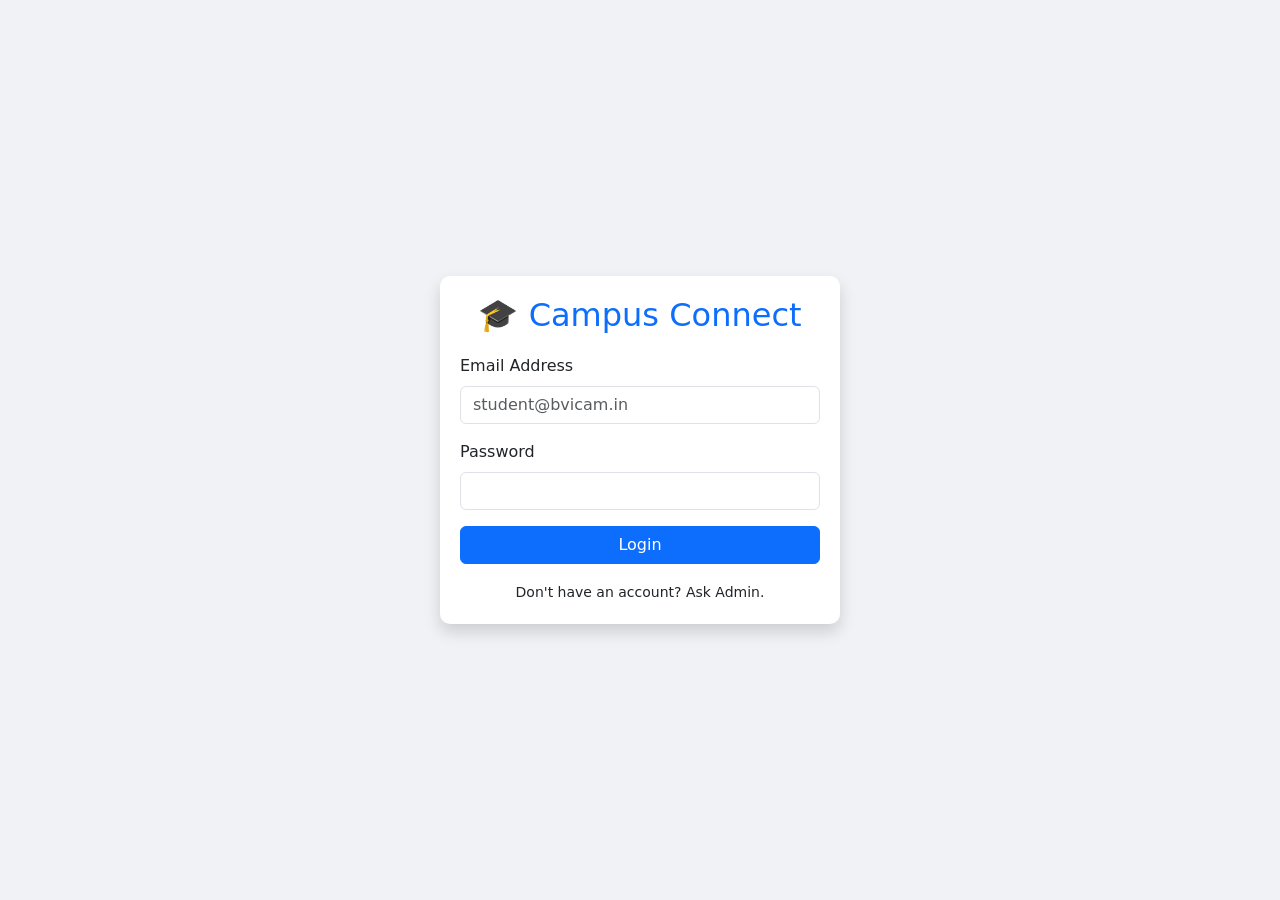
==== src/main/resources/static/index.html @ 4975a671 "Initial commit" ====
<!DOCTYPE html>
<html lang="en">
<head>
    <meta charset="UTF-8">
    <meta name="viewport" content="width=device-width, initial-scale=1.0">
    <title>Campus Connect Login</title>
    <link href="https://cdn.jsdelivr.net/npm/bootstrap@5.3.0/dist/css/bootstrap.min.css" rel="stylesheet">
    <style>
        body { background: #f0f2f5; display: flex; align-items: center; height: 100vh; }
        .login-card { max-width: 400px; width: 100%; margin: auto; padding: 20px; border-radius: 10px; background: white; shadow: 0 4px 8px rgba(0,0,0,0.1); }
        .brand-header { text-align: center; color: #0d6efd; margin-bottom: 20px; }
    </style>
</head>
<body>

    <div class="container">
        <div class="login-card shadow">
            <h2 class="brand-header">🎓 Campus Connect</h2>
            
            <div id="alertBox" class="alert alert-danger d-none"></div>

            <form id="loginForm">
                <div class="mb-3">
                    <label class="form-label">Email Address</label>
                    <input type="email" id="email" class="form-control" placeholder="student@bvicam.in" required>
                </div>
                <div class="mb-3">
                    <label class="form-label">Password</label>
                    <input type="password" id="password" class="form-control" required>
                </div>
                <button type="submit" class="btn btn-primary w-100">Login</button>
            </form>
            
            <div class="text-center mt-3">
                <small>Don't have an account? Ask Admin.</small>
            </div>
        </div>
    </div>

    <script src="app.js"></script>
</body>
</html>
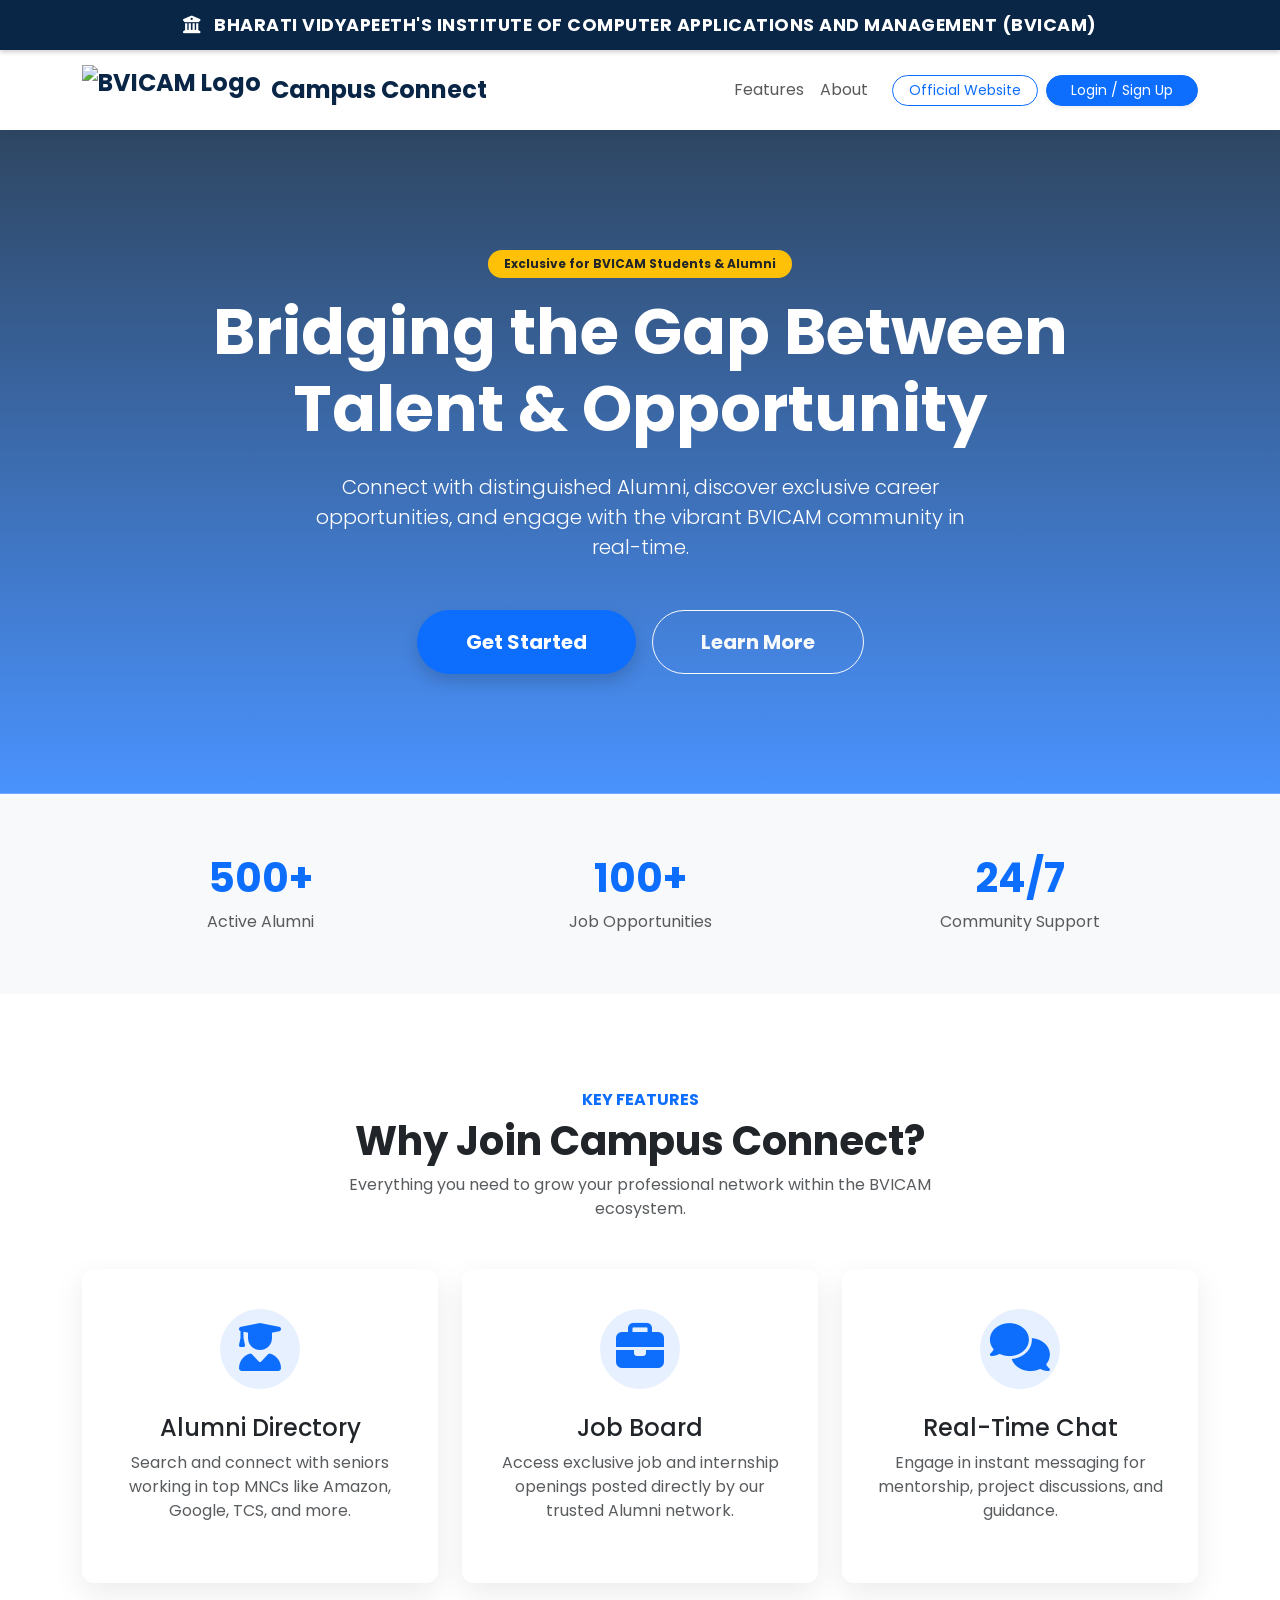
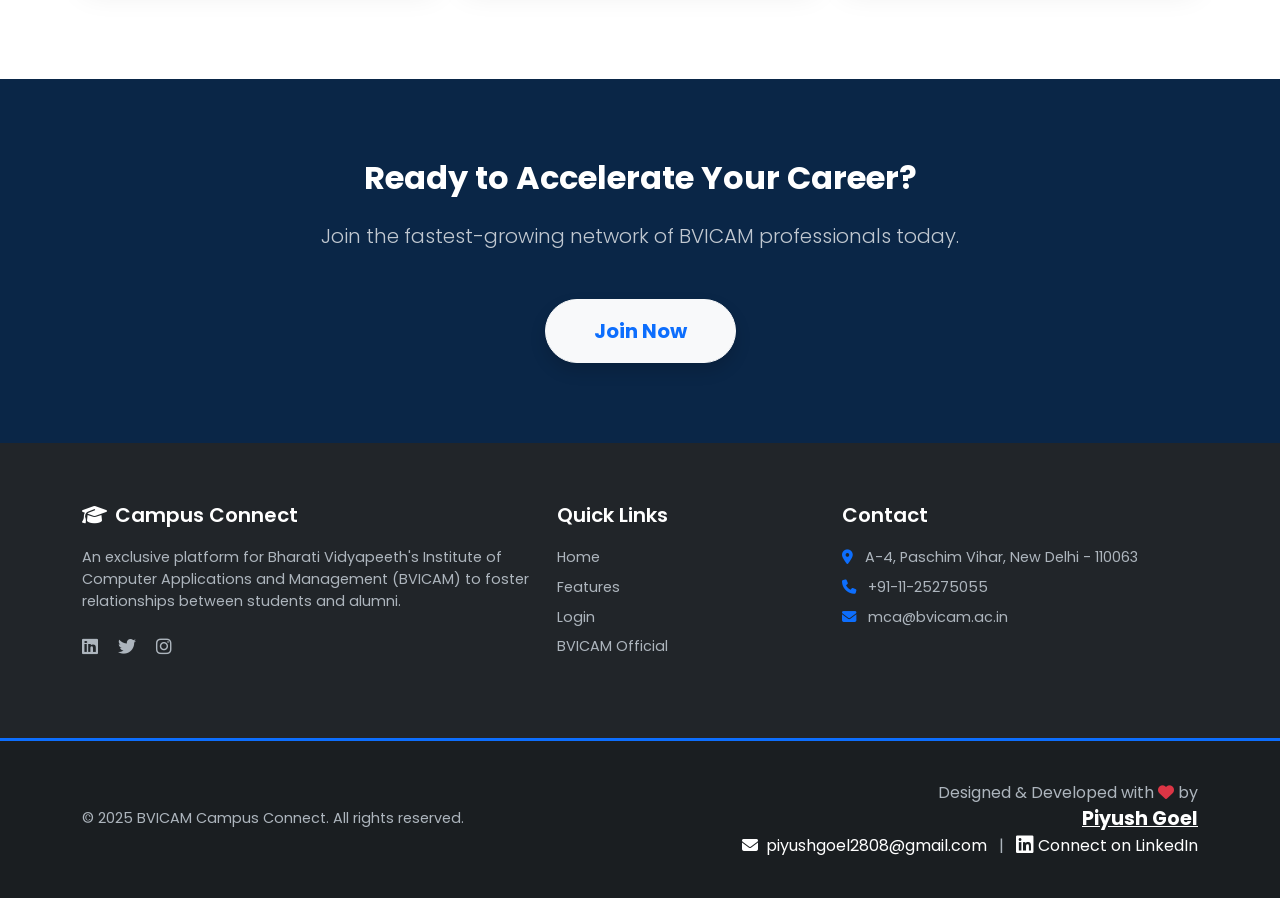
==== commit c626ede5: "added main page , feedback update" ====
--- a/src/main/resources/static/index.html
+++ b/src/main/resources/static/index.html
@@ -3,40 +3,329 @@
 <head>
     <meta charset="UTF-8">
     <meta name="viewport" content="width=device-width, initial-scale=1.0">
-    <title>Campus Connect Login</title>
+    <title>Campus Connect | BVICAM</title>
     <link href="https://cdn.jsdelivr.net/npm/bootstrap@5.3.0/dist/css/bootstrap.min.css" rel="stylesheet">
+    <link href="https://cdnjs.cloudflare.com/ajax/libs/font-awesome/6.4.0/css/all.min.css" rel="stylesheet">
+    <link href="https://fonts.googleapis.com/css2?family=Poppins:wght@300;400;600;700&display=swap" rel="stylesheet">
+    
     <style>
-        body { background: #f0f2f5; display: flex; align-items: center; height: 100vh; }
-        .login-card { max-width: 400px; width: 100%; margin: auto; padding: 20px; border-radius: 10px; background: white; shadow: 0 4px 8px rgba(0,0,0,0.1); }
-        .brand-header { text-align: center; color: #0d6efd; margin-bottom: 20px; }
+        :root {
+            --primary-color: #0d6efd;
+            --secondary-color: #0a2647;
+            --accent-color: #ffc107;
+        }
+
+        body { 
+            font-family: 'Poppins', sans-serif; 
+            overflow-x: hidden;
+            scroll-behavior: smooth; /* Smooth scrolling for the About link */
+        }
+        
+        /* Top Bar for College Name */
+        .top-bar {
+            background-color: var(--secondary-color);
+            color: white;
+            font-size: 1.1rem; /* Increased size */
+            font-weight: 700;  /* Bold */
+            padding: 12px 0;   /* More breathing room */
+            letter-spacing: 0.5px;
+            text-transform: uppercase;
+            box-shadow: 0 2px 5px rgba(0,0,0,0.2);
+            z-index: 1031;
+            position: relative;
+        }
+
+        /* Navbar */
+        .navbar {
+            box-shadow: 0 2px 15px rgba(0,0,0,0.05);
+            padding: 10px 0;
+        }
+        .navbar-brand {
+            font-weight: 700;
+            color: var(--secondary-color) !important;
+            font-size: 1.5rem;
+            display: flex;
+            align-items: center;
+        }
+        /* Logo styling */
+        .navbar-brand img {
+            height: 50px; /* Adjust logo size */
+            margin-right: 10px;
+        }
+
+        /* Hero Section */
+        .hero-section {
+            background: linear-gradient(rgba(10, 38, 71, 0.85), rgba(13, 110, 253, 0.75)), url('https://images.unsplash.com/photo-1523050854058-8df90110c9f1?ixlib=rb-1.2.1&auto=format&fit=crop&w=1350&q=80');
+            background-size: cover;
+            background-position: center;
+            color: white;
+            padding: 120px 0;
+            position: relative;
+        }
+        .hero-content {
+            z-index: 2;
+            position: relative;
+        }
+
+        /* Stats Section */
+        .stats-section {
+            background-color: #f8f9fa;
+            padding: 60px 0;
+        }
+        .stat-card h3 {
+            color: var(--primary-color);
+            font-weight: 700;
+            font-size: 2.5rem;
+        }
+
+        /* Feature Cards */
+        .feature-card {
+            border: none;
+            transition: all 0.3s ease;
+            background: #fff;
+            box-shadow: 0 10px 30px rgba(0,0,0,0.08);
+            border-radius: 12px;
+            padding: 40px 30px;
+            height: 100%;
+            border-bottom: 4px solid transparent;
+        }
+        .feature-card:hover { 
+            transform: translateY(-10px); 
+            border-bottom: 4px solid var(--primary-color);
+        }
+        .feature-icon { 
+            font-size: 3rem; 
+            color: var(--primary-color); 
+            margin-bottom: 25px; 
+            background: rgba(13, 110, 253, 0.1);
+            width: 80px;
+            height: 80px;
+            line-height: 80px;
+            border-radius: 50%;
+            display: inline-block;
+        }
+
+        /* Call to Action */
+        .cta-section {
+            background: var(--secondary-color);
+            color: white;
+            padding: 80px 0;
+        }
+
+        /* Footer */
+        footer { 
+            background: #212529; 
+            color: #adb5bd; 
+            padding-top: 60px; 
+            font-size: 0.9rem;
+        }
+        footer h5 {
+            color: white;
+            font-weight: 600;
+            margin-bottom: 20px;
+        }
+        footer a { 
+            color: #adb5bd; 
+            text-decoration: none; 
+            transition: 0.3s;
+        }
+        footer a:hover { 
+            color: white; 
+            padding-left: 5px;
+        }
+        .developer-tag {
+            background: #1a1e21;
+            padding: 40px 0;
+            margin-top: 40px;
+            border-top: 3px solid var(--primary-color); /* Highlight the dev section */
+        }
     </style>
 </head>
 <body>
 
-    <div class="container">
-        <div class="login-card shadow">
-            <h2 class="brand-header">🎓 Campus Connect</h2>
+    <div class="top-bar">
+        <div class="container text-center text-md-start">
+            <div class="row align-items-center">
+                <div class="col-md-12 text-center">
+                    <i class="fas fa-university me-2"></i> Bharati Vidyapeeth's Institute of Computer Applications and Management (BVICAM)
+                </div>
+            </div>
+        </div>
+    </div>
+
+    <nav class="navbar navbar-expand-lg navbar-light bg-white sticky-top">
+        <div class="container">
+            <a class="navbar-brand" href="#">
+                <img src="https://bvicam.in/Content/ForntEnd/images/logo.png" alt="BVICAM Logo">
+                Campus Connect
+            </a>
+            <button class="navbar-toggler" type="button" data-bs-toggle="collapse" data-bs-target="#navbarNav">
+                <span class="navbar-toggler-icon"></span>
+            </button>
+            <div class="collapse navbar-collapse" id="navbarNav">
+                <ul class="navbar-nav ms-auto align-items-center">
+                    <li class="nav-item">
+                        <a class="nav-link" href="#features">Features</a>
+                    </li>
+                    <li class="nav-item">
+                        <a class="nav-link" href="#about">About</a>
+                    </li>
+                    <li class="nav-item ms-lg-3">
+                        <a href="https://bvicam.in" target="_blank" class="btn btn-outline-primary btn-sm rounded-pill px-3">Official Website</a>
+                    </li>
+                    <li class="nav-item ms-2">
+                        <a href="login.html" class="btn btn-primary btn-sm rounded-pill px-4 shadow-sm">Login / Sign Up</a>
+                    </li>
+                </ul>
+            </div>
+        </div>
+    </nav>
+
+    <section class="hero-section text-center d-flex align-items-center">
+        <div class="container hero-content">
+            <span class="badge bg-warning text-dark mb-3 px-3 py-2 rounded-pill">Exclusive for BVICAM Students & Alumni</span>
+            <h1 class="display-3 fw-bold mb-4">Bridging the Gap Between<br>Talent & Opportunity</h1>
+            <p class="lead mb-5 opacity-90 mx-auto" style="max-width: 700px;">
+                Connect with distinguished Alumni, discover exclusive career opportunities, and engage with the vibrant BVICAM community in real-time.
+            </p>
+            <div class="d-flex justify-content-center gap-3">
+                <a href="login.html" class="btn btn-primary btn-lg px-5 py-3 fw-bold rounded-pill shadow hover-effect">Get Started</a>
+                <a href="#features" class="btn btn-outline-light btn-lg px-5 py-3 fw-bold rounded-pill">Learn More</a>
+            </div>
+        </div>
+    </section>
+
+    <section class="stats-section">
+        <div class="container">
+            <div class="row text-center g-4">
+                <div class="col-md-4">
+                    <div class="stat-card">
+                        <h3>500+</h3>
+                        <p class="text-muted mb-0">Active Alumni</p>
+                    </div>
+                </div>
+                <div class="col-md-4">
+                    <div class="stat-card">
+                        <h3>100+</h3>
+                        <p class="text-muted mb-0">Job Opportunities</p>
+                    </div>
+                </div>
+                <div class="col-md-4">
+                    <div class="stat-card">
+                        <h3>24/7</h3>
+                        <p class="text-muted mb-0">Community Support</p>
+                    </div>
+                </div>
+            </div>
+        </div>
+    </section>
+
+    <section id="features" class="py-5">
+        <div class="container py-5">
+            <div class="text-center mb-5">
+                <h6 class="text-primary fw-bold text-uppercase ls-2">Key Features</h6>
+                <h2 class="fw-bold display-6">Why Join Campus Connect?</h2>
+                <p class="text-muted mx-auto" style="max-width: 600px;">Everything you need to grow your professional network within the BVICAM ecosystem.</p>
+            </div>
             
-            <div id="alertBox" class="alert alert-danger d-none"></div>
-
-            <form id="loginForm">
-                <div class="mb-3">
-                    <label class="form-label">Email Address</label>
-                    <input type="email" id="email" class="form-control" placeholder="student@bvicam.in" required>
-                </div>
-                <div class="mb-3">
-                    <label class="form-label">Password</label>
-                    <input type="password" id="password" class="form-control" required>
-                </div>
-                <button type="submit" class="btn btn-primary w-100">Login</button>
-            </form>
-            
-            <div class="text-center mt-3">
-                <small>Don't have an account? Ask Admin.</small>
-            </div>
-        </div>
-    </div>
-
-    <script src="app.js"></script>
+            <div class="row g-4">
+                <div class="col-md-4">
+                    <div class="feature-card text-center">
+                        <div class="feature-icon">
+                            <i class="fas fa-user-graduate"></i>
+                        </div>
+                        <h4>Alumni Directory</h4>
+                        <p class="text-muted">Search and connect with seniors working in top MNCs like Amazon, Google, TCS, and more.</p>
+                    </div>
+                </div>
+                <div class="col-md-4">
+                    <div class="feature-card text-center">
+                        <div class="feature-icon">
+                            <i class="fas fa-briefcase"></i>
+                        </div>
+                        <h4>Job Board</h4>
+                        <p class="text-muted">Access exclusive job and internship openings posted directly by our trusted Alumni network.</p>
+                    </div>
+                </div>
+                <div class="col-md-4">
+                    <div class="feature-card text-center">
+                        <div class="feature-icon">
+                            <i class="fas fa-comments"></i>
+                        </div>
+                        <h4>Real-Time Chat</h4>
+                        <p class="text-muted">Engage in instant messaging for mentorship, project discussions, and guidance.</p>
+                    </div>
+                </div>
+            </div>
+        </div>
+    </section>
+
+    <section class="cta-section text-center">
+        <div class="container">
+            <h2 class="mb-4 fw-bold">Ready to Accelerate Your Career?</h2>
+            <p class="mb-5 lead opacity-75">Join the fastest-growing network of BVICAM professionals today.</p>
+            <a href="login.html" class="btn btn-light text-primary btn-lg px-5 py-3 rounded-pill fw-bold shadow">Join Now</a>
+        </div>
+    </section>
+
+    <footer>
+        <div class="container">
+            <div class="row g-4">
+                <div class="col-lg-5 col-md-12 mb-4">
+                    <h5 class="text-white"><i class="fas fa-graduation-cap me-2"></i>Campus Connect</h5>
+                    <p>An exclusive platform for Bharati Vidyapeeth's Institute of Computer Applications and Management (BVICAM) to foster relationships between students and alumni.</p>
+                    <div class="mt-4">
+                        <a href="#" class="me-3"><i class="fab fa-linkedin fa-lg"></i></a>
+                        <a href="#" class="me-3"><i class="fab fa-twitter fa-lg"></i></a>
+                        <a href="#" class="me-3"><i class="fab fa-instagram fa-lg"></i></a>
+                    </div>
+                </div>
+                
+                <div class="col-lg-3 col-md-6 mb-4">
+                    <h5>Quick Links</h5>
+                    <ul class="list-unstyled">
+                        <li class="mb-2"><a href="#">Home</a></li>
+                        <li class="mb-2"><a href="#features">Features</a></li>
+                        <li class="mb-2"><a href="login.html">Login</a></li>
+                        <li class="mb-2"><a href="https://bvicam.in">BVICAM Official</a></li>
+                    </ul>
+                </div>
+
+                <div class="col-lg-4 col-md-6 mb-4">
+                    <h5>Contact</h5>
+                    <ul class="list-unstyled">
+                        <li class="mb-2"><i class="fas fa-map-marker-alt me-2 text-primary"></i> A-4, Paschim Vihar, New Delhi - 110063</li>
+                        <li class="mb-2"><i class="fas fa-phone me-2 text-primary"></i> +91-11-25275055</li>
+                        <li class="mb-2"><i class="fas fa-envelope me-2 text-primary"></i> mca@bvicam.ac.in</li>
+                    </ul>
+                </div>
+            </div>
+        </div>
+
+        <div class="developer-tag text-center" id="about">
+            <div class="container">
+                <div class="row align-items-center">
+                    <div class="col-md-6 text-md-start mb-2 mb-md-0">
+                        &copy; 2025 BVICAM Campus Connect. All rights reserved.
+                    </div>
+                    <div class="col-md-6 text-md-end">
+                        <small style="font-size: 1rem;">
+                            Designed & Developed with <i class="fas fa-heart text-danger"></i> by 
+                            <br>
+                            <span class="text-white fw-bold" style="font-size: 1.2rem; text-decoration: underline;">Piyush Goel</span>
+                            <br>
+                            <a href="mailto:piyushgoel2808@gmail.com" class="text-white"><i class="fas fa-envelope me-1"></i> piyushgoel2808@gmail.com</a>
+                            <span class="mx-2">|</span>
+                            <a href="https://www.linkedin.com/in/piyush-goel-26548b142" target="_blank" class="text-white">
+                                <i class="fab fa-linkedin fa-lg"></i> Connect on LinkedIn
+                            </a>
+                        </small>
+                    </div>
+                </div>
+            </div>
+        </div>
+    </footer>
+
+    <script src="https://cdn.jsdelivr.net/npm/bootstrap@5.3.0/dist/js/bootstrap.bundle.min.js"></script>
 </body>
 </html>
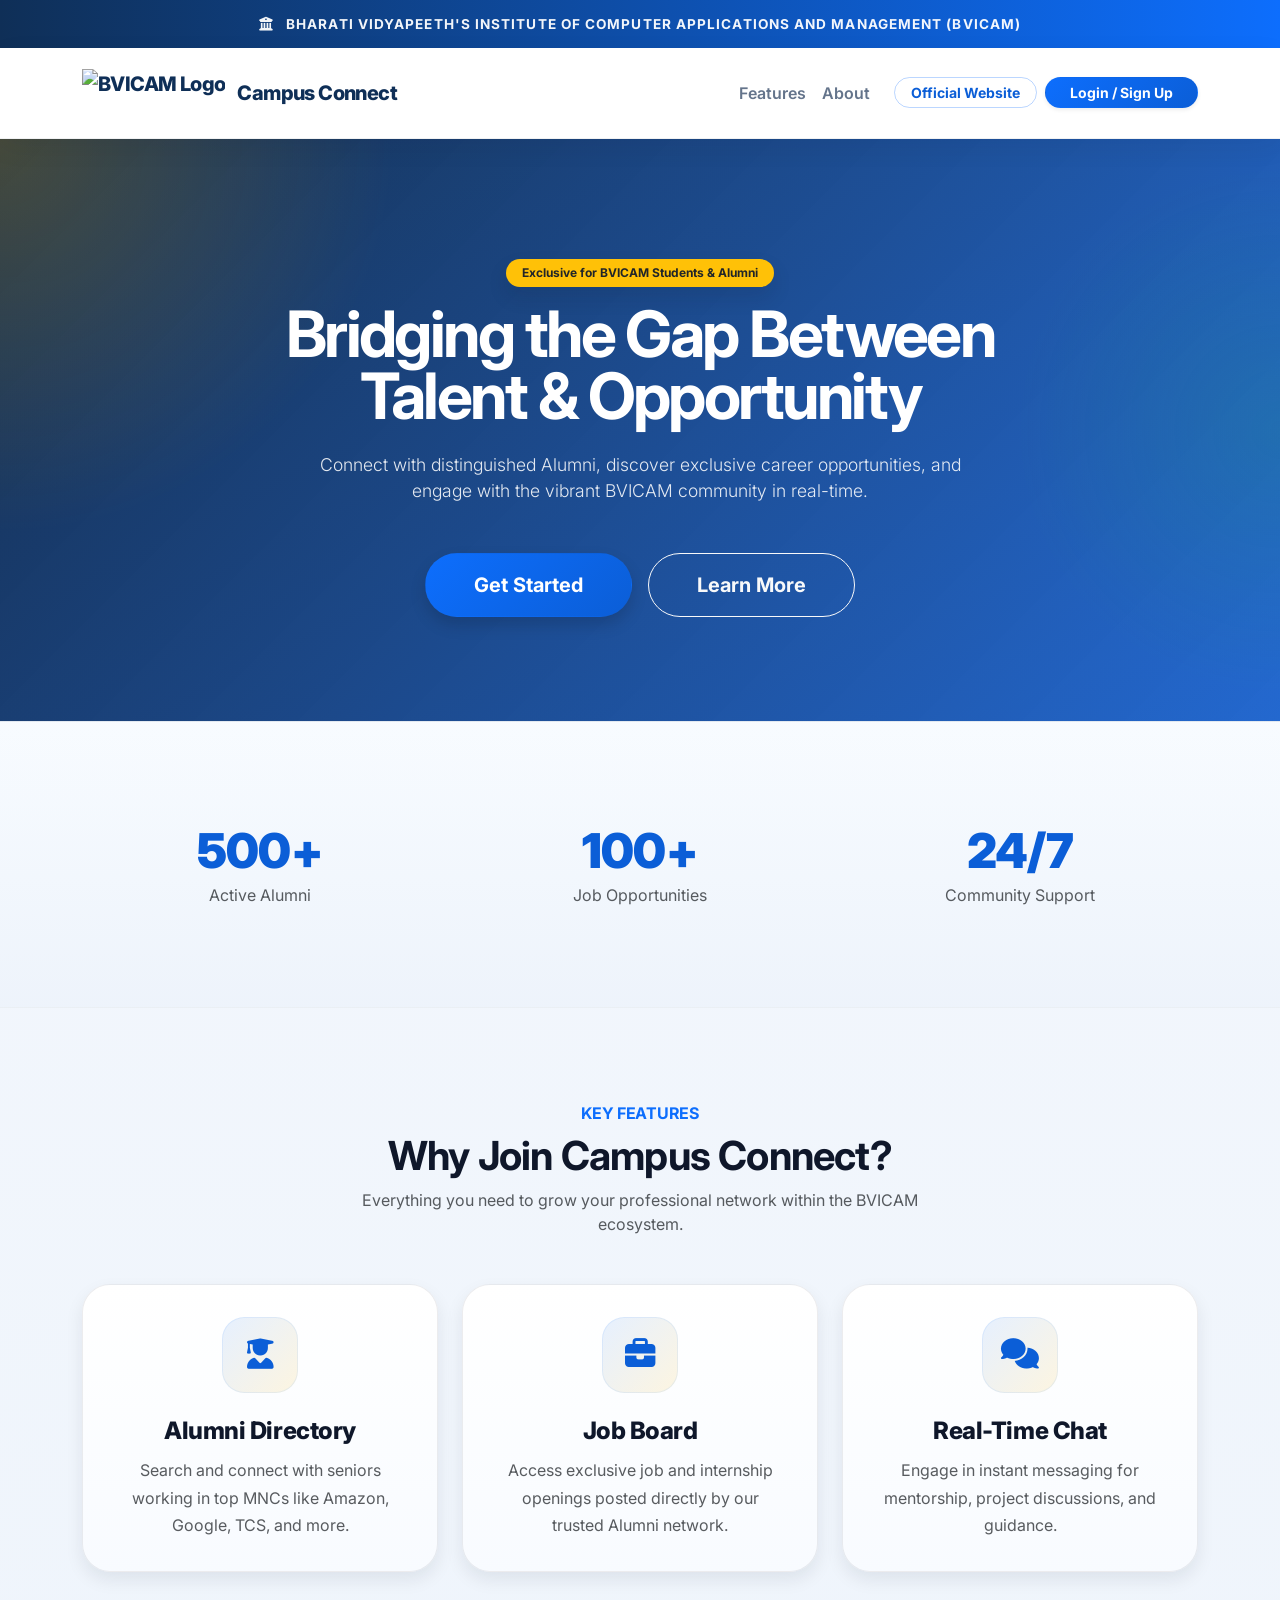
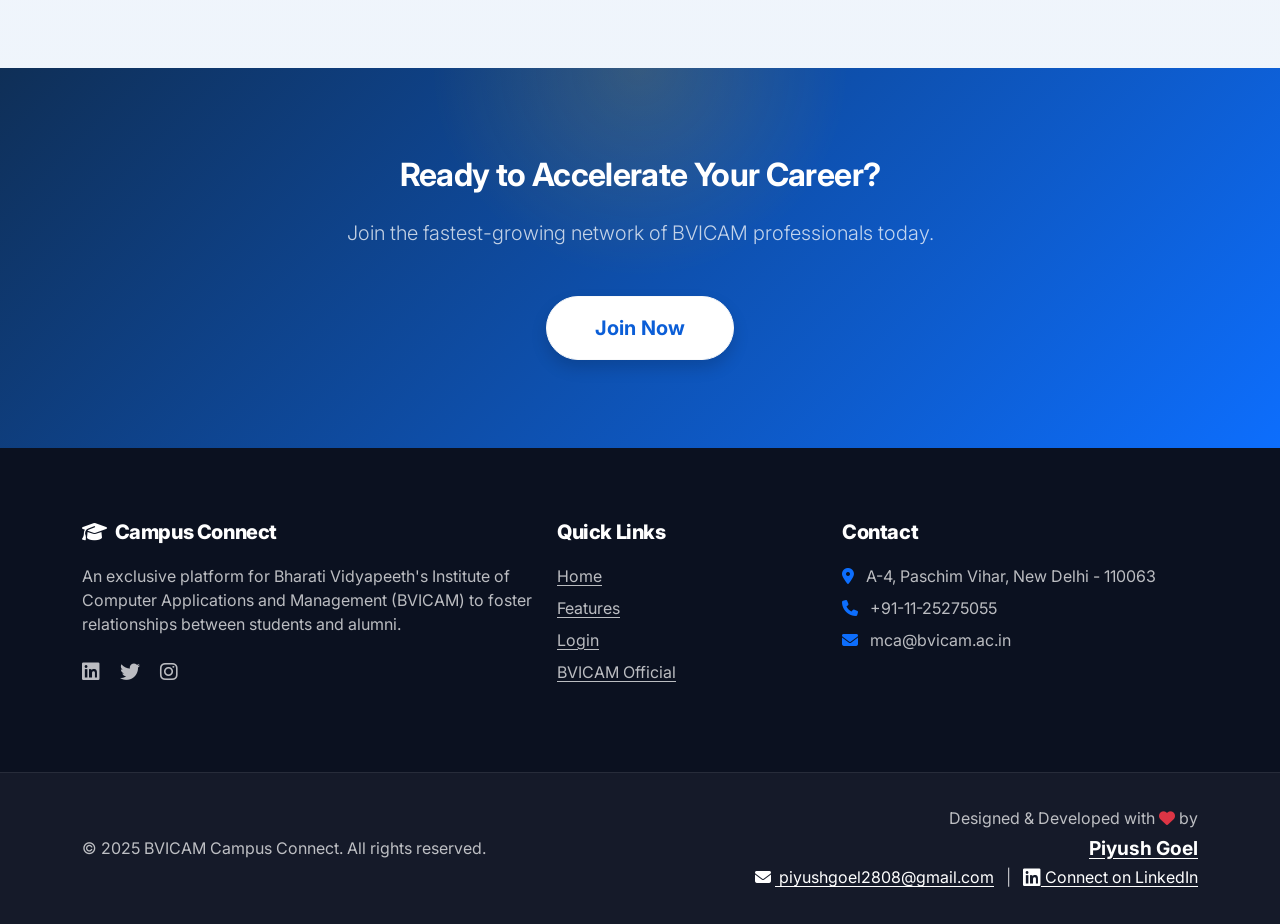
==== commit 654f5cef: "feat: redesign public pages and dashboard shell" ====
--- a/src/main/resources/static/index.html
+++ b/src/main/resources/static/index.html
@@ -6,142 +6,11 @@
     <title>Campus Connect | BVICAM</title>
     <link href="https://cdn.jsdelivr.net/npm/bootstrap@5.3.0/dist/css/bootstrap.min.css" rel="stylesheet">
     <link href="https://cdnjs.cloudflare.com/ajax/libs/font-awesome/6.4.0/css/all.min.css" rel="stylesheet">
-    <link href="https://fonts.googleapis.com/css2?family=Poppins:wght@300;400;600;700&display=swap" rel="stylesheet">
-    
-    <style>
-        :root {
-            --primary-color: #0d6efd;
-            --secondary-color: #0a2647;
-            --accent-color: #ffc107;
-        }
-
-        body { 
-            font-family: 'Poppins', sans-serif; 
-            overflow-x: hidden;
-            scroll-behavior: smooth; /* Smooth scrolling for the About link */
-        }
-        
-        /* Top Bar for College Name */
-        .top-bar {
-            background-color: var(--secondary-color);
-            color: white;
-            font-size: 1.1rem; /* Increased size */
-            font-weight: 700;  /* Bold */
-            padding: 12px 0;   /* More breathing room */
-            letter-spacing: 0.5px;
-            text-transform: uppercase;
-            box-shadow: 0 2px 5px rgba(0,0,0,0.2);
-            z-index: 1031;
-            position: relative;
-        }
-
-        /* Navbar */
-        .navbar {
-            box-shadow: 0 2px 15px rgba(0,0,0,0.05);
-            padding: 10px 0;
-        }
-        .navbar-brand {
-            font-weight: 700;
-            color: var(--secondary-color) !important;
-            font-size: 1.5rem;
-            display: flex;
-            align-items: center;
-        }
-        /* Logo styling */
-        .navbar-brand img {
-            height: 50px; /* Adjust logo size */
-            margin-right: 10px;
-        }
-
-        /* Hero Section */
-        .hero-section {
-            background: linear-gradient(rgba(10, 38, 71, 0.85), rgba(13, 110, 253, 0.75)), url('https://images.unsplash.com/photo-1523050854058-8df90110c9f1?ixlib=rb-1.2.1&auto=format&fit=crop&w=1350&q=80');
-            background-size: cover;
-            background-position: center;
-            color: white;
-            padding: 120px 0;
-            position: relative;
-        }
-        .hero-content {
-            z-index: 2;
-            position: relative;
-        }
-
-        /* Stats Section */
-        .stats-section {
-            background-color: #f8f9fa;
-            padding: 60px 0;
-        }
-        .stat-card h3 {
-            color: var(--primary-color);
-            font-weight: 700;
-            font-size: 2.5rem;
-        }
-
-        /* Feature Cards */
-        .feature-card {
-            border: none;
-            transition: all 0.3s ease;
-            background: #fff;
-            box-shadow: 0 10px 30px rgba(0,0,0,0.08);
-            border-radius: 12px;
-            padding: 40px 30px;
-            height: 100%;
-            border-bottom: 4px solid transparent;
-        }
-        .feature-card:hover { 
-            transform: translateY(-10px); 
-            border-bottom: 4px solid var(--primary-color);
-        }
-        .feature-icon { 
-            font-size: 3rem; 
-            color: var(--primary-color); 
-            margin-bottom: 25px; 
-            background: rgba(13, 110, 253, 0.1);
-            width: 80px;
-            height: 80px;
-            line-height: 80px;
-            border-radius: 50%;
-            display: inline-block;
-        }
-
-        /* Call to Action */
-        .cta-section {
-            background: var(--secondary-color);
-            color: white;
-            padding: 80px 0;
-        }
-
-        /* Footer */
-        footer { 
-            background: #212529; 
-            color: #adb5bd; 
-            padding-top: 60px; 
-            font-size: 0.9rem;
-        }
-        footer h5 {
-            color: white;
-            font-weight: 600;
-            margin-bottom: 20px;
-        }
-        footer a { 
-            color: #adb5bd; 
-            text-decoration: none; 
-            transition: 0.3s;
-        }
-        footer a:hover { 
-            color: white; 
-            padding-left: 5px;
-        }
-        .developer-tag {
-            background: #1a1e21;
-            padding: 40px 0;
-            margin-top: 40px;
-            border-top: 3px solid var(--primary-color); /* Highlight the dev section */
-        }
-    </style>
+    <link href="https://fonts.googleapis.com/css2?family=Inter:wght@400;500;600;700;800;900&family=Poppins:wght@300;400;600;700;800&display=swap" rel="stylesheet">
+    <link href="css/tokens.css" rel="stylesheet">
+    <link href="css/landing.css" rel="stylesheet">
 </head>
-<body>
+<body class="landing-page">
 
     <div class="top-bar">
         <div class="container text-center text-md-start">
@@ -159,7 +28,7 @@
                 <img src="https://bvicam.in/Content/ForntEnd/images/logo.png" alt="BVICAM Logo">
                 Campus Connect
             </a>
-            <button class="navbar-toggler" type="button" data-bs-toggle="collapse" data-bs-target="#navbarNav">
+            <button class="navbar-toggler" type="button" data-bs-toggle="collapse" data-bs-target="#navbarNav" aria-label="Toggle navigation">
                 <span class="navbar-toggler-icon"></span>
             </button>
             <div class="collapse navbar-collapse" id="navbarNav">
@@ -171,7 +40,7 @@
                         <a class="nav-link" href="#about">About</a>
                     </li>
                     <li class="nav-item ms-lg-3">
-                        <a href="https://bvicam.in" target="_blank" class="btn btn-outline-primary btn-sm rounded-pill px-3">Official Website</a>
+                        <a href="https://bvicam.in" target="_blank" rel="noopener noreferrer" class="btn btn-outline-primary btn-sm rounded-pill px-3">Official Website</a>
                     </li>
                     <li class="nav-item ms-2">
                         <a href="login.html" class="btn btn-primary btn-sm rounded-pill px-4 shadow-sm">Login / Sign Up</a>
@@ -185,7 +54,7 @@
         <div class="container hero-content">
             <span class="badge bg-warning text-dark mb-3 px-3 py-2 rounded-pill">Exclusive for BVICAM Students & Alumni</span>
             <h1 class="display-3 fw-bold mb-4">Bridging the Gap Between<br>Talent & Opportunity</h1>
-            <p class="lead mb-5 opacity-90 mx-auto" style="max-width: 700px;">
+            <p class="lead mb-5 opacity-90 mx-auto cc-max-w-700">
                 Connect with distinguished Alumni, discover exclusive career opportunities, and engage with the vibrant BVICAM community in real-time.
             </p>
             <div class="d-flex justify-content-center gap-3">
@@ -225,7 +94,7 @@
             <div class="text-center mb-5">
                 <h6 class="text-primary fw-bold text-uppercase ls-2">Key Features</h6>
                 <h2 class="fw-bold display-6">Why Join Campus Connect?</h2>
-                <p class="text-muted mx-auto" style="max-width: 600px;">Everything you need to grow your professional network within the BVICAM ecosystem.</p>
+                <p class="text-muted mx-auto cc-max-w-600">Everything you need to grow your professional network within the BVICAM ecosystem.</p>
             </div>
             
             <div class="row g-4">
@@ -275,9 +144,9 @@
                     <h5 class="text-white"><i class="fas fa-graduation-cap me-2"></i>Campus Connect</h5>
                     <p>An exclusive platform for Bharati Vidyapeeth's Institute of Computer Applications and Management (BVICAM) to foster relationships between students and alumni.</p>
                     <div class="mt-4">
-                        <a href="#" class="me-3"><i class="fab fa-linkedin fa-lg"></i></a>
-                        <a href="#" class="me-3"><i class="fab fa-twitter fa-lg"></i></a>
-                        <a href="#" class="me-3"><i class="fab fa-instagram fa-lg"></i></a>
+                        <a href="#" class="me-3" aria-label="Campus Connect LinkedIn" title="LinkedIn"><i class="fab fa-linkedin fa-lg"></i></a>
+                        <a href="#" class="me-3" aria-label="Campus Connect Twitter" title="Twitter"><i class="fab fa-twitter fa-lg"></i></a>
+                        <a href="#" class="me-3" aria-label="Campus Connect Instagram" title="Instagram"><i class="fab fa-instagram fa-lg"></i></a>
                     </div>
                 </div>
                 
@@ -309,14 +178,14 @@
                         &copy; 2025 BVICAM Campus Connect. All rights reserved.
                     </div>
                     <div class="col-md-6 text-md-end">
-                        <small style="font-size: 1rem;">
+                        <small class="footer-credit">
                             Designed & Developed with <i class="fas fa-heart text-danger"></i> by 
                             <br>
-                            <span class="text-white fw-bold" style="font-size: 1.2rem; text-decoration: underline;">Piyush Goel</span>
+                            <span class="text-white fw-bold footer-name">Piyush Goel</span>
                             <br>
                             <a href="mailto:piyushgoel2808@gmail.com" class="text-white"><i class="fas fa-envelope me-1"></i> piyushgoel2808@gmail.com</a>
                             <span class="mx-2">|</span>
-                            <a href="https://www.linkedin.com/in/piyush-goel-26548b142" target="_blank" class="text-white">
+                            <a href="https://www.linkedin.com/in/piyush-goel-26548b142" target="_blank" rel="noopener noreferrer" class="text-white">
                                 <i class="fab fa-linkedin fa-lg"></i> Connect on LinkedIn
                             </a>
                         </small>
--- a/src/main/resources/static/css/tokens.css
+++ b/src/main/resources/static/css/tokens.css
@@ -0,0 +1,211 @@
+:root {
+    --cc-bg: linear-gradient(180deg, #f5f8fd 0%, #ecf3fb 100%);
+    --cc-surface: rgba(255, 255, 255, 0.88);
+    --cc-surface-strong: #ffffff;
+    --cc-surface-muted: #f8fbff;
+    --cc-border: rgba(15, 23, 42, 0.08);
+    --cc-border-strong: rgba(15, 23, 42, 0.14);
+    --cc-text: #0f172a;
+    --cc-muted: #64748b;
+    --cc-primary: #0d6efd;
+    --cc-primary-strong: #0b5ed7;
+    --cc-secondary: #0f2f57;
+    --cc-accent: #ffb703;
+    --cc-success: #16a34a;
+    --cc-warning: #f59e0b;
+    --cc-danger: #dc2626;
+    --cc-radius-xl: 28px;
+    --cc-radius-lg: 20px;
+    --cc-radius-md: 16px;
+    --cc-radius-sm: 12px;
+    --cc-shadow-lg: 0 24px 60px rgba(15, 23, 42, 0.14);
+    --cc-shadow-md: 0 14px 30px rgba(15, 23, 42, 0.10);
+    --cc-shadow-sm: 0 8px 18px rgba(15, 23, 42, 0.08);
+}
+
+html {
+    scroll-behavior: smooth;
+}
+
+body {
+    min-height: 100vh;
+    background: var(--cc-bg);
+    color: var(--cc-text);
+    font-family: Inter, "Segoe UI", system-ui, -apple-system, sans-serif;
+    overflow-x: hidden;
+}
+
+body::selection,
+body ::selection {
+    background: rgba(13, 110, 253, 0.18);
+    color: var(--cc-text);
+}
+
+h1, h2, h3, h4, h5, h6 {
+    letter-spacing: -0.02em;
+}
+
+a {
+    color: inherit;
+    text-decoration-thickness: 0.08em;
+    text-underline-offset: 0.16em;
+}
+
+a:hover {
+    color: var(--cc-primary-strong);
+}
+
+.btn {
+    border-radius: 999px;
+    font-weight: 700;
+    transition: transform 0.2s ease, box-shadow 0.2s ease, background-color 0.2s ease, border-color 0.2s ease;
+}
+
+.btn:hover {
+    transform: translateY(-1px);
+}
+
+.btn-primary {
+    background: linear-gradient(135deg, var(--cc-primary) 0%, var(--cc-primary-strong) 100%);
+    border-color: transparent;
+    box-shadow: 0 10px 22px rgba(13, 110, 253, 0.22);
+}
+
+.btn-primary:hover,
+.btn-primary:focus,
+.btn-primary:active {
+    background: linear-gradient(135deg, #1977ff 0%, var(--cc-primary-strong) 100%);
+    border-color: transparent;
+    box-shadow: 0 14px 30px rgba(13, 110, 253, 0.26);
+}
+
+.btn-outline-primary {
+    border-color: rgba(13, 110, 253, 0.28);
+    color: var(--cc-primary-strong);
+}
+
+.btn-outline-primary:hover {
+    background: rgba(13, 110, 253, 0.08);
+    border-color: rgba(13, 110, 253, 0.42);
+    color: var(--cc-primary-strong);
+}
+
+.btn-light,
+.dropdown-menu,
+.toast,
+.card,
+.modal-content {
+    background: var(--cc-surface-strong);
+}
+
+.card,
+.modal-content,
+.dropdown-menu,
+.toast,
+.form-control,
+.form-select {
+    border-color: var(--cc-border);
+}
+
+.card {
+    border-radius: var(--cc-radius-lg);
+    box-shadow: var(--cc-shadow-sm);
+}
+
+.modal-content {
+    border: 0;
+    border-radius: var(--cc-radius-xl);
+    box-shadow: var(--cc-shadow-lg);
+    overflow: hidden;
+}
+
+.modal-header,
+.modal-footer {
+    border-color: var(--cc-border) !important;
+}
+
+.form-control,
+.form-select {
+    border-radius: var(--cc-radius-md);
+    background-color: rgba(255, 255, 255, 0.96);
+    padding: 0.85rem 1rem;
+    transition: border-color 0.2s ease, box-shadow 0.2s ease, background-color 0.2s ease;
+}
+
+.form-control:focus,
+.form-select:focus {
+    border-color: rgba(13, 110, 253, 0.45);
+    box-shadow: 0 0 0 0.2rem rgba(13, 110, 253, 0.12);
+    background-color: #fff;
+}
+
+.nav-link {
+    transition: background-color 0.2s ease, color 0.2s ease, transform 0.2s ease;
+}
+
+.nav-link:focus-visible,
+.btn:focus-visible,
+.form-control:focus-visible,
+.form-select:focus-visible {
+    outline: 3px solid rgba(13, 110, 253, 0.18);
+    outline-offset: 2px;
+}
+
+.cc-chip,
+.badge {
+    border-radius: 999px;
+}
+
+.cc-surface {
+    background: var(--cc-surface);
+    backdrop-filter: blur(16px);
+    -webkit-backdrop-filter: blur(16px);
+    border: 1px solid var(--cc-border);
+    box-shadow: var(--cc-shadow-sm);
+}
+
+.cc-card-soft {
+    background: linear-gradient(180deg, rgba(255,255,255,0.96), rgba(248,251,255,0.96));
+    border: 1px solid var(--cc-border);
+    border-radius: var(--cc-radius-lg);
+    box-shadow: var(--cc-shadow-sm);
+}
+
+.cc-section-kicker {
+    display: inline-flex;
+    align-items: center;
+    gap: 0.5rem;
+    padding: 0.4rem 0.8rem;
+    border-radius: 999px;
+    background: rgba(13, 110, 253, 0.08);
+    color: var(--cc-primary-strong);
+    font-size: 0.78rem;
+    font-weight: 800;
+    letter-spacing: 0.08em;
+    text-transform: uppercase;
+}
+
+.cc-section-title {
+    font-size: clamp(2rem, 3vw, 3.4rem);
+    line-height: 1.05;
+    font-weight: 800;
+}
+
+.cc-section-lead {
+    color: var(--cc-muted);
+    font-size: 1.05rem;
+    line-height: 1.7;
+}
+
+.cc-elevated {
+    box-shadow: var(--cc-shadow-md);
+}
+
+.cc-hover-lift {
+    transition: transform 0.22s ease, box-shadow 0.22s ease;
+}
+
+.cc-hover-lift:hover {
+    transform: translateY(-4px);
+    box-shadow: var(--cc-shadow-md);
+}
--- a/src/main/resources/static/css/landing.css
+++ b/src/main/resources/static/css/landing.css
@@ -0,0 +1,230 @@
+.landing-page .top-bar {
+    background: linear-gradient(90deg, #0f2f57 0%, #0d6efd 100%);
+    color: rgba(255, 255, 255, 0.95);
+    font-size: 0.85rem;
+    font-weight: 700;
+    padding: 0.85rem 0;
+    letter-spacing: 0.08em;
+    text-transform: uppercase;
+}
+
+.landing-page .navbar {
+    padding: 1rem 0;
+    border-bottom: 1px solid rgba(15, 23, 42, 0.06);
+    box-shadow: 0 8px 26px rgba(15, 23, 42, 0.06);
+}
+
+.landing-page .navbar-brand {
+    display: flex;
+    align-items: center;
+    gap: 0.75rem;
+    font-weight: 800;
+    color: var(--cc-secondary) !important;
+    letter-spacing: -0.03em;
+}
+
+.landing-page .navbar-brand img {
+    height: 48px;
+    width: auto;
+}
+
+.landing-page .navbar .nav-link {
+    color: var(--cc-muted);
+    font-weight: 600;
+}
+
+.landing-page .navbar .nav-link:hover {
+    color: var(--cc-primary-strong);
+}
+
+.landing-page .hero-section {
+    position: relative;
+    isolation: isolate;
+    padding: 7.5rem 0 6.5rem;
+    color: #fff;
+    background:
+        radial-gradient(circle at top left, rgba(255, 183, 3, 0.24), transparent 28%),
+        radial-gradient(circle at right center, rgba(34, 197, 94, 0.16), transparent 20%),
+        linear-gradient(135deg, rgba(10, 38, 71, 0.95), rgba(13, 110, 253, 0.88)),
+        url('https://images.unsplash.com/photo-1523050854058-8df90110c9f1?ixlib=rb-1.2.1&auto=format&fit=crop&w=1350&q=80') center/cover;
+}
+
+.landing-page .hero-section::before {
+    content: "";
+    position: absolute;
+    inset: 0;
+    background: linear-gradient(180deg, rgba(15, 23, 42, 0.12), rgba(15, 23, 42, 0.22));
+    z-index: -1;
+}
+
+.landing-page .hero-content {
+    position: relative;
+    z-index: 1;
+}
+
+.landing-page .hero-section .badge {
+    box-shadow: 0 10px 20px rgba(15, 23, 42, 0.12);
+}
+
+.landing-page .hero-section .display-3 {
+    font-size: clamp(2.7rem, 5vw, 5rem);
+    line-height: 0.98;
+    letter-spacing: -0.04em;
+}
+
+.landing-page .hero-section .lead {
+    max-width: 44rem;
+    color: rgba(255, 255, 255, 0.88);
+    font-size: 1.1rem;
+}
+
+.landing-page .cc-max-w-700 {
+    max-width: 700px;
+}
+
+.landing-page .cc-max-w-600 {
+    max-width: 600px;
+}
+
+.landing-page .stats-section {
+    padding: 4.75rem 0;
+    background: linear-gradient(180deg, rgba(248, 251, 255, 0.96), rgba(238, 243, 251, 0.96));
+    border-top: 1px solid rgba(15, 23, 42, 0.05);
+    border-bottom: 1px solid rgba(15, 23, 42, 0.05);
+}
+
+.landing-page .stat-card {
+    padding: 1.5rem 1rem;
+}
+
+.landing-page .stat-card h3 {
+    color: var(--cc-primary-strong);
+    font-weight: 900;
+    font-size: clamp(2rem, 4vw, 3rem);
+    margin-bottom: 0.25rem;
+}
+
+.landing-page .feature-card {
+    position: relative;
+    overflow: hidden;
+    height: 100%;
+    padding: 2rem;
+    border: 1px solid rgba(15, 23, 42, 0.08);
+    border-radius: var(--cc-radius-xl);
+    background: linear-gradient(180deg, rgba(255,255,255,0.98), rgba(248,251,255,0.98));
+    box-shadow: var(--cc-shadow-sm);
+}
+
+.landing-page .feature-card::after {
+    content: "";
+    position: absolute;
+    inset: auto -20% -40% auto;
+    width: 120px;
+    height: 120px;
+    border-radius: 50%;
+    background: radial-gradient(circle, rgba(13, 110, 253, 0.10), transparent 68%);
+}
+
+.landing-page .feature-card h4 {
+    margin-bottom: 0.75rem;
+    font-weight: 800;
+}
+
+.landing-page .feature-card p {
+    color: var(--cc-muted);
+    line-height: 1.7;
+    margin-bottom: 0;
+}
+
+.landing-page .feature-icon {
+    width: 4.75rem;
+    height: 4.75rem;
+    margin: 0 auto 1.5rem;
+    display: grid;
+    place-items: center;
+    border-radius: 1.4rem;
+    color: var(--cc-primary-strong);
+    background: linear-gradient(135deg, rgba(13, 110, 253, 0.10), rgba(255, 183, 3, 0.12));
+    box-shadow: inset 0 0 0 1px rgba(13, 110, 253, 0.08);
+}
+
+.landing-page .feature-icon i {
+    font-size: 1.9rem;
+}
+
+.landing-page .cta-section {
+    padding: 5.5rem 0;
+    background:
+        radial-gradient(circle at top, rgba(255, 183, 3, 0.16), transparent 28%),
+        linear-gradient(135deg, #0f2f57 0%, #0d6efd 100%);
+    color: #fff;
+}
+
+.landing-page .cta-section .btn-light {
+    background: #fff;
+    color: var(--cc-primary-strong) !important;
+    box-shadow: 0 14px 24px rgba(15, 23, 42, 0.16);
+}
+
+.landing-page footer {
+    background: #0b1120;
+    color: rgba(255, 255, 255, 0.72);
+    padding-top: 4.5rem;
+}
+
+.landing-page footer h5 {
+    color: #fff;
+    font-weight: 800;
+    margin-bottom: 1.2rem;
+}
+
+.landing-page footer a {
+    color: rgba(255, 255, 255, 0.72);
+}
+
+.landing-page footer a:hover {
+    color: #fff;
+}
+
+.landing-page .developer-tag {
+    margin-top: 3rem;
+    padding: 2rem 0;
+    background: rgba(255, 255, 255, 0.04);
+    border-top: 1px solid rgba(255, 255, 255, 0.08);
+}
+
+.landing-page .footer-credit {
+    font-size: 1rem;
+    line-height: 1.7;
+}
+
+.landing-page .footer-name {
+    display: inline-block;
+    font-size: 1.2rem;
+    text-decoration: underline;
+    text-underline-offset: 0.16em;
+}
+
+@media (max-width: 991.98px) {
+    .landing-page .hero-section {
+        padding: 6rem 0 5rem;
+    }
+
+    .landing-page .navbar-brand img {
+        height: 42px;
+    }
+}
+
+@media (max-width: 575.98px) {
+    .landing-page .hero-section .display-3 {
+        font-size: 2.35rem;
+    }
+
+    .landing-page .hero-section .btn {
+        width: 100%;
+    }
+
+    .landing-page .hero-section .d-flex {
+        flex-direction: column;
+    }
+}
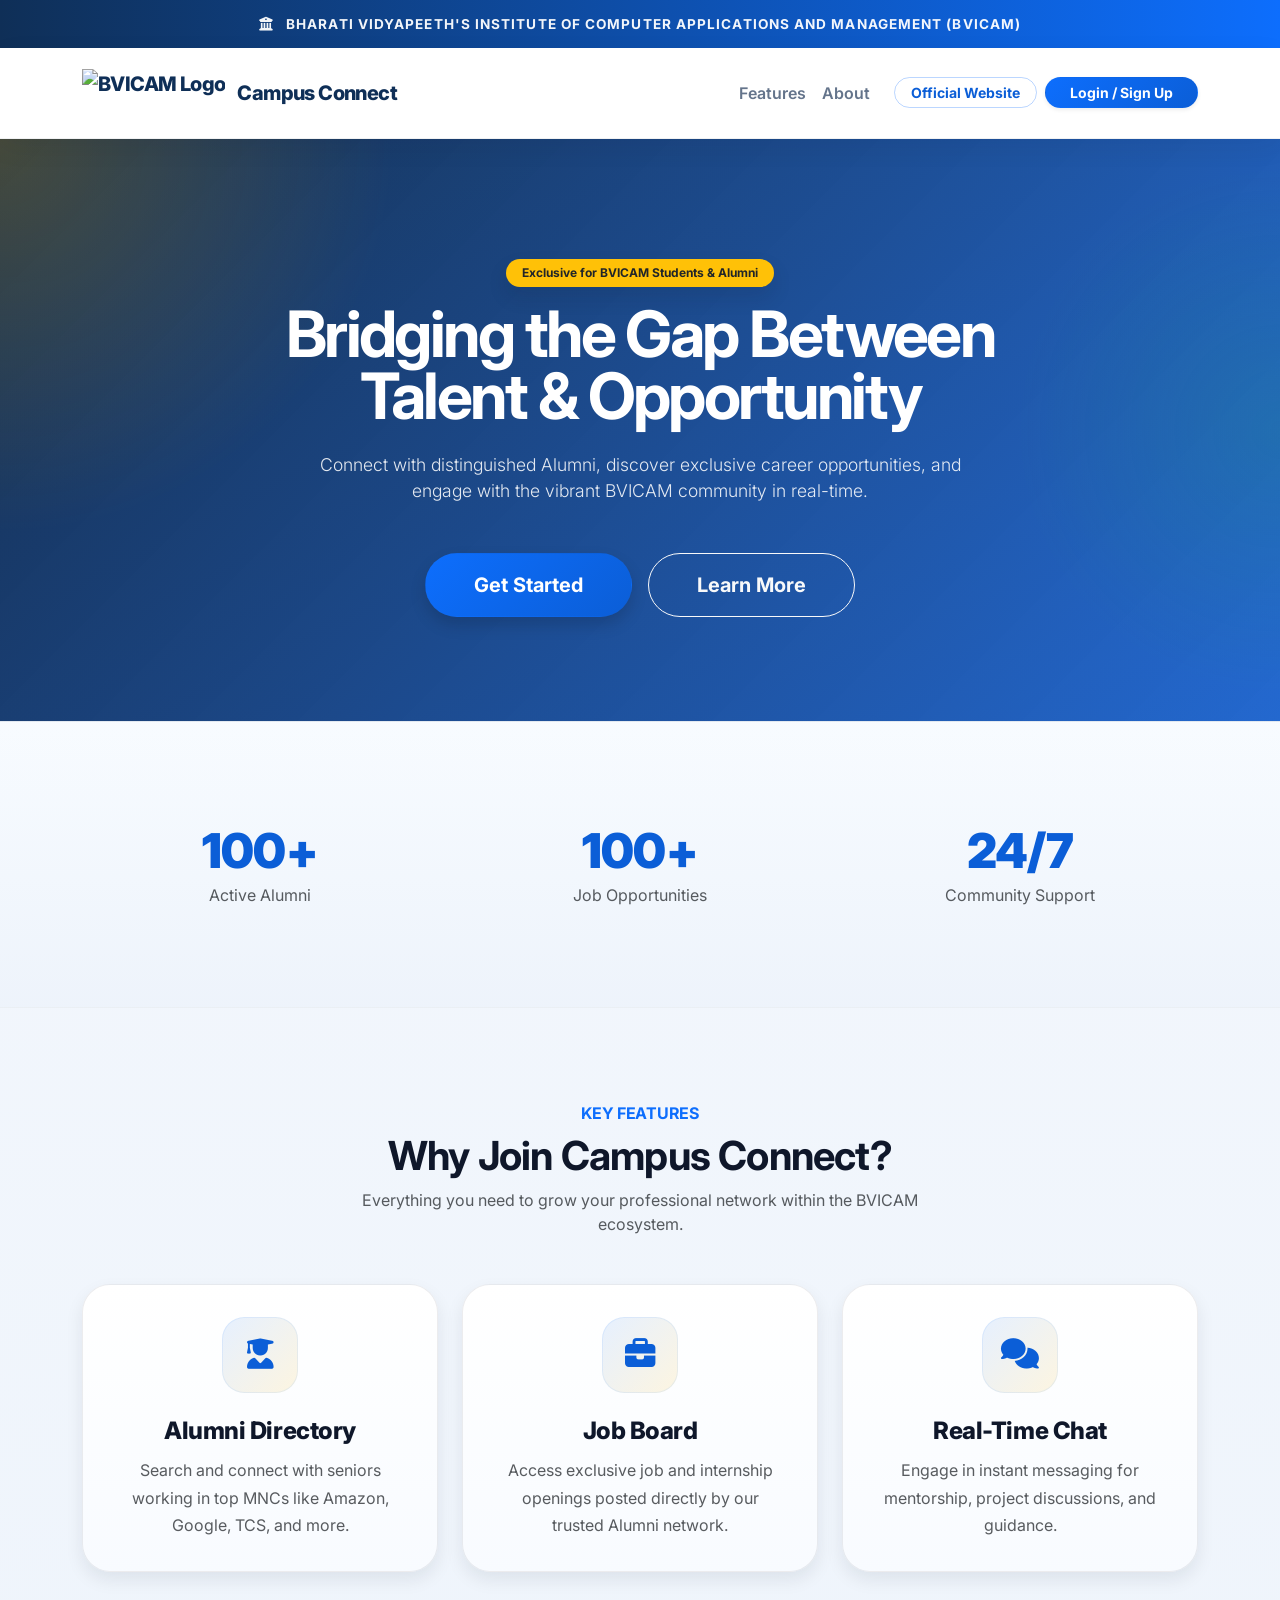
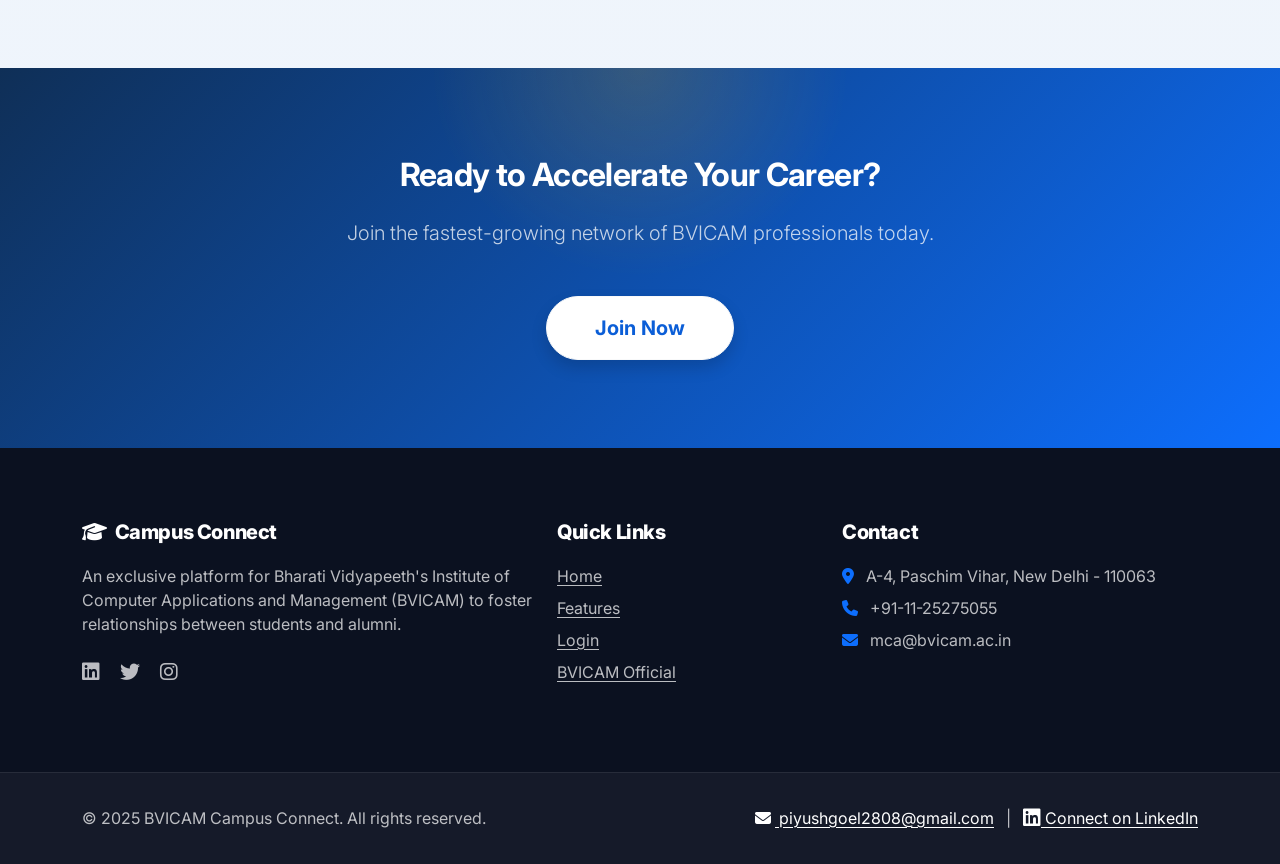
==== commit 128f60be: "update" ====
--- a/src/main/resources/static/index.html
+++ b/src/main/resources/static/index.html
@@ -69,7 +69,7 @@
             <div class="row text-center g-4">
                 <div class="col-md-4">
                     <div class="stat-card">
-                        <h3>500+</h3>
+                        <h3>100+</h3>
                         <p class="text-muted mb-0">Active Alumni</p>
                     </div>
                 </div>
@@ -179,10 +179,6 @@
                     </div>
                     <div class="col-md-6 text-md-end">
                         <small class="footer-credit">
-                            Designed & Developed with <i class="fas fa-heart text-danger"></i> by 
-                            <br>
-                            <span class="text-white fw-bold footer-name">Piyush Goel</span>
-                            <br>
                             <a href="mailto:piyushgoel2808@gmail.com" class="text-white"><i class="fas fa-envelope me-1"></i> piyushgoel2808@gmail.com</a>
                             <span class="mx-2">|</span>
                             <a href="https://www.linkedin.com/in/piyush-goel-26548b142" target="_blank" rel="noopener noreferrer" class="text-white">
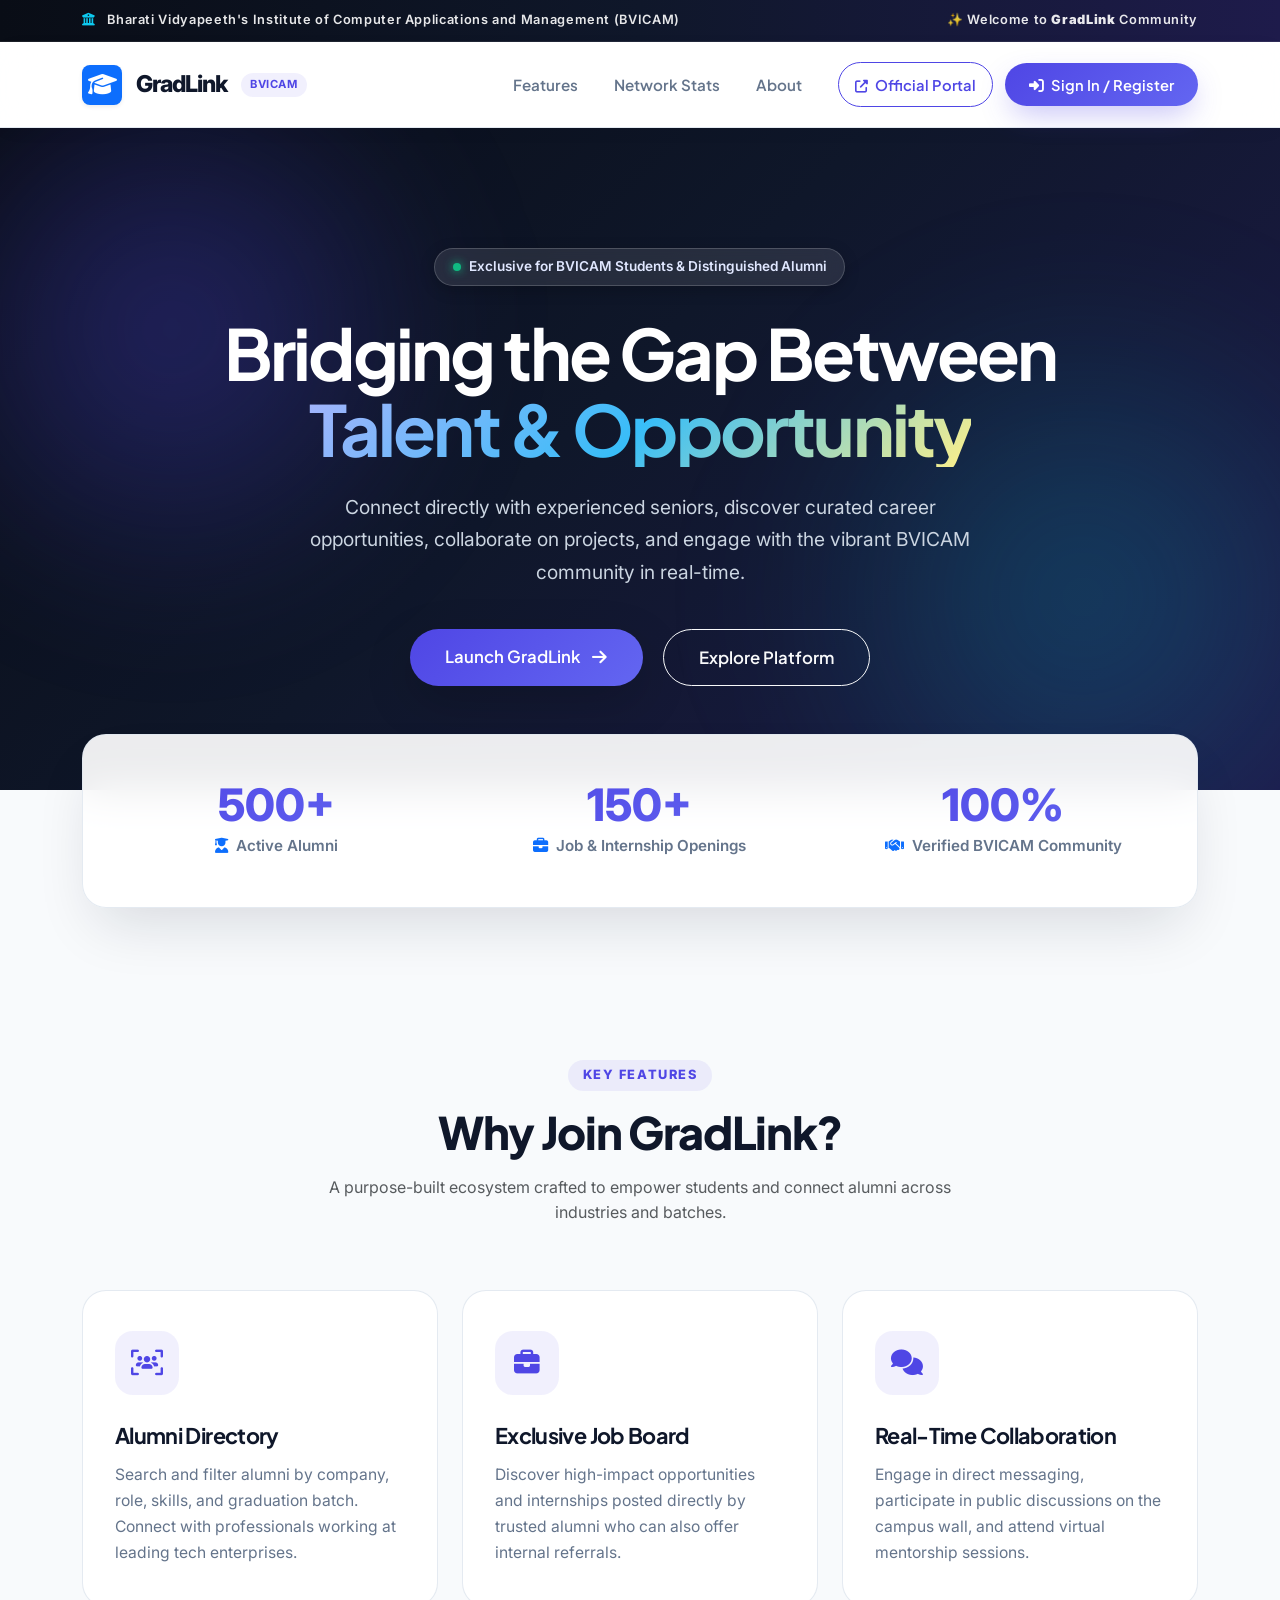
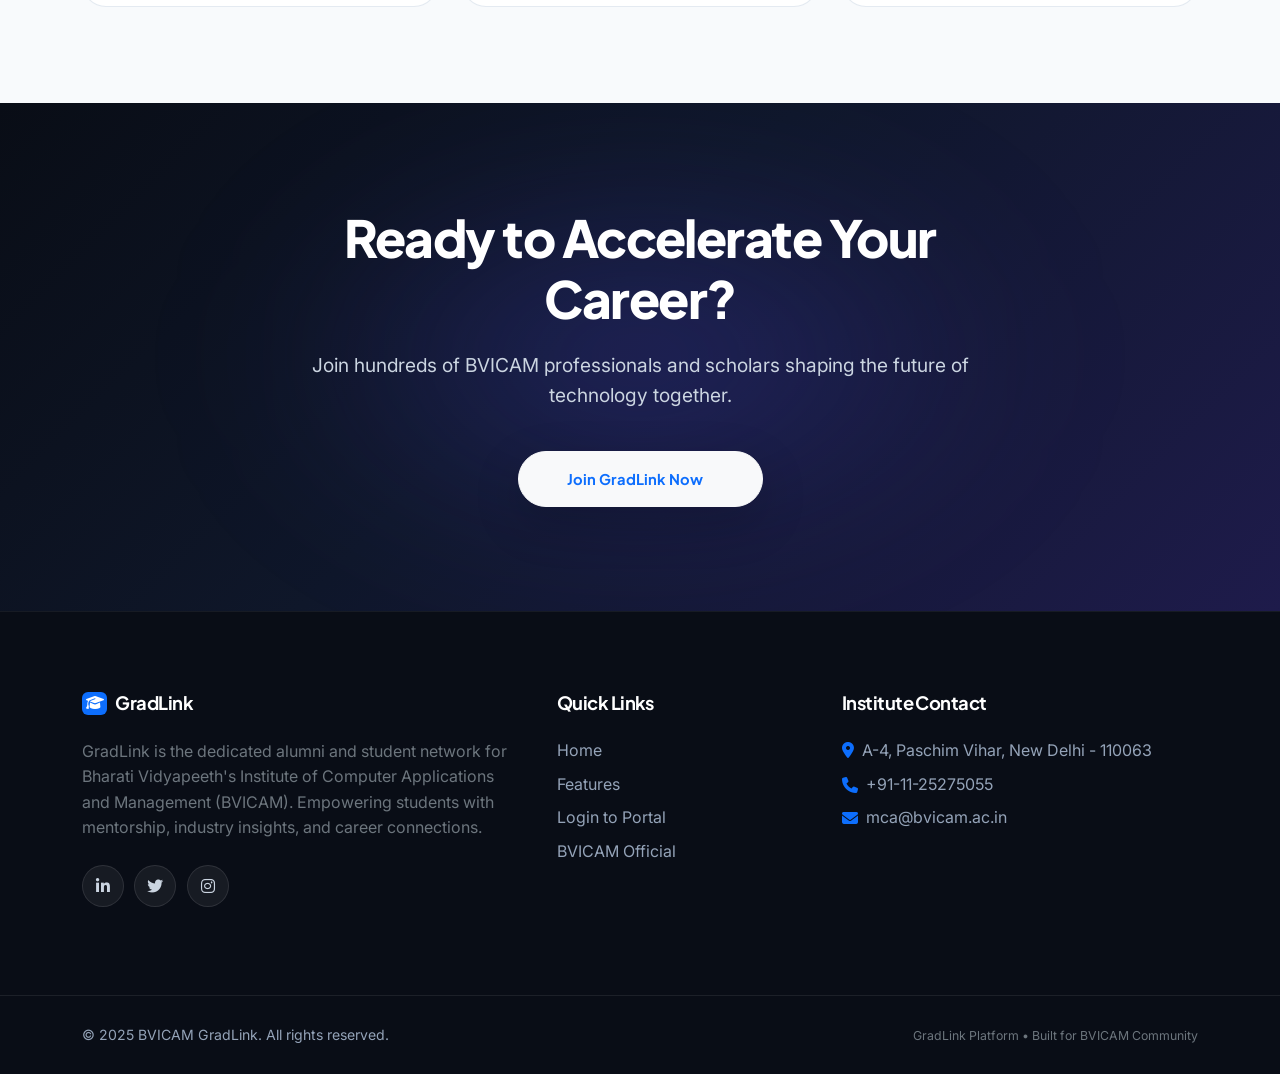
==== commit f76103c8: "v3" ====
--- a/src/main/resources/static/index.html
+++ b/src/main/resources/static/index.html
@@ -3,150 +3,211 @@
 <head>
     <meta charset="UTF-8">
     <meta name="viewport" content="width=device-width, initial-scale=1.0">
-    <title>Campus Connect | BVICAM</title>
+    <title>GradLink | BVICAM Alumni & Student Network</title>
+    <meta name="description" content="GradLink is the exclusive alumni and student networking platform for Bharati Vidyapeeth's Institute of Computer Applications and Management (BVICAM).">
+    
+    <!-- Google Fonts: Plus Jakarta Sans & Inter -->
+    <link rel="preconnect" href="https://fonts.googleapis.com">
+    <link rel="preconnect" href="https://fonts.gstatic.com" crossorigin>
+    <link href="https://fonts.googleapis.com/css2?family=Plus+Jakarta+Sans:wght@400;500;600;700;800&family=Inter:wght@300;400;500;600;700&display=swap" rel="stylesheet">
+    
+    <!-- Bootstrap 5.3 & FontAwesome -->
     <link href="https://cdn.jsdelivr.net/npm/bootstrap@5.3.0/dist/css/bootstrap.min.css" rel="stylesheet">
     <link href="https://cdnjs.cloudflare.com/ajax/libs/font-awesome/6.4.0/css/all.min.css" rel="stylesheet">
-    <link href="https://fonts.googleapis.com/css2?family=Inter:wght@400;500;600;700;800;900&family=Poppins:wght@300;400;600;700;800&display=swap" rel="stylesheet">
+    
+    <!-- Custom Theme Tokens & Landing Styles -->
     <link href="css/tokens.css" rel="stylesheet">
     <link href="css/landing.css" rel="stylesheet">
 </head>
 <body class="landing-page">
 
+    <!-- Top Announcement Bar -->
     <div class="top-bar">
         <div class="container text-center text-md-start">
             <div class="row align-items-center">
-                <div class="col-md-12 text-center">
-                    <i class="fas fa-university me-2"></i> Bharati Vidyapeeth's Institute of Computer Applications and Management (BVICAM)
+                <div class="col-md-8 text-center text-md-start mb-1 mb-md-0">
+                    <i class="fas fa-university me-2 text-info"></i>
+                    Bharati Vidyapeeth's Institute of Computer Applications and Management (BVICAM)
+                </div>
+                <div class="col-md-4 text-center text-md-end">
+                    <span>✨ Welcome to <strong>GradLink</strong> Community</span>
                 </div>
             </div>
         </div>
     </div>
 
-    <nav class="navbar navbar-expand-lg navbar-light bg-white sticky-top">
-        <div class="container">
-            <a class="navbar-brand" href="#">
-                <img src="https://bvicam.in/Content/ForntEnd/images/logo.png" alt="BVICAM Logo">
-                Campus Connect
+    <!-- Glass Navbar -->
+    <nav class="navbar navbar-expand-lg sticky-top">
+        <div class="container">
+            <a class="navbar-brand" href="index.html">
+                <span class="d-inline-flex align-items-center justify-content-center bg-primary text-white rounded-3 shadow-sm" style="width: 40px; height: 40px;">
+                    <i class="fas fa-graduation-cap"></i>
+                </span>
+                <span>GradLink</span>
+                <span class="brand-badge">BVICAM</span>
             </a>
-            <button class="navbar-toggler" type="button" data-bs-toggle="collapse" data-bs-target="#navbarNav" aria-label="Toggle navigation">
-                <span class="navbar-toggler-icon"></span>
+            <button class="navbar-toggler border-0 shadow-none" type="button" data-bs-toggle="collapse" data-bs-target="#navbarNav" aria-label="Toggle navigation">
+                <i class="fas fa-bars fs-5"></i>
             </button>
             <div class="collapse navbar-collapse" id="navbarNav">
-                <ul class="navbar-nav ms-auto align-items-center">
+                <ul class="navbar-nav ms-auto align-items-center gap-1">
                     <li class="nav-item">
                         <a class="nav-link" href="#features">Features</a>
                     </li>
                     <li class="nav-item">
+                        <a class="nav-link" href="#stats">Network Stats</a>
+                    </li>
+                    <li class="nav-item">
                         <a class="nav-link" href="#about">About</a>
                     </li>
                     <li class="nav-item ms-lg-3">
-                        <a href="https://bvicam.in" target="_blank" rel="noopener noreferrer" class="btn btn-outline-primary btn-sm rounded-pill px-3">Official Website</a>
-                    </li>
-                    <li class="nav-item ms-2">
-                        <a href="login.html" class="btn btn-primary btn-sm rounded-pill px-4 shadow-sm">Login / Sign Up</a>
+                        <a href="https://bvicam.in" target="_blank" rel="noopener noreferrer" class="btn btn-outline-primary btn-sm px-3">
+                            <i class="fas fa-external-link-alt me-1 small"></i> Official Portal
+                        </a>
+                    </li>
+                    <li class="nav-item ms-lg-2 mt-2 mt-lg-0">
+                        <a href="login.html" class="btn btn-primary btn-sm px-4">
+                            <i class="fas fa-sign-in-alt me-1"></i> Sign In / Register
+                        </a>
                     </li>
                 </ul>
             </div>
         </div>
     </nav>
 
+    <!-- Modern Hero Section -->
     <section class="hero-section text-center d-flex align-items-center">
         <div class="container hero-content">
-            <span class="badge bg-warning text-dark mb-3 px-3 py-2 rounded-pill">Exclusive for BVICAM Students & Alumni</span>
-            <h1 class="display-3 fw-bold mb-4">Bridging the Gap Between<br>Talent & Opportunity</h1>
-            <p class="lead mb-5 opacity-90 mx-auto cc-max-w-700">
-                Connect with distinguished Alumni, discover exclusive career opportunities, and engage with the vibrant BVICAM community in real-time.
+            <div class="hero-badge animate-fade-in">
+                <span class="pulse-dot"></span>
+                <span>Exclusive for BVICAM Students & Distinguished Alumni</span>
+            </div>
+            <h1 class="display-3 fw-bold mb-4">
+                Bridging the Gap Between<br>
+                <span class="hero-gradient-text">Talent & Opportunity</span>
+            </h1>
+            <p class="hero-lead">
+                Connect directly with experienced seniors, discover curated career opportunities, collaborate on projects, and engage with the vibrant BVICAM community in real-time.
             </p>
-            <div class="d-flex justify-content-center gap-3">
-                <a href="login.html" class="btn btn-primary btn-lg px-5 py-3 fw-bold rounded-pill shadow hover-effect">Get Started</a>
-                <a href="#features" class="btn btn-outline-light btn-lg px-5 py-3 fw-bold rounded-pill">Learn More</a>
-            </div>
-        </div>
-    </section>
-
-    <section class="stats-section">
-        <div class="container">
-            <div class="row text-center g-4">
-                <div class="col-md-4">
-                    <div class="stat-card">
-                        <h3>100+</h3>
-                        <p class="text-muted mb-0">Active Alumni</p>
-                    </div>
-                </div>
-                <div class="col-md-4">
-                    <div class="stat-card">
-                        <h3>100+</h3>
-                        <p class="text-muted mb-0">Job Opportunities</p>
-                    </div>
-                </div>
-                <div class="col-md-4">
-                    <div class="stat-card">
-                        <h3>24/7</h3>
-                        <p class="text-muted mb-0">Community Support</p>
-                    </div>
-                </div>
-            </div>
-        </div>
-    </section>
-
-    <section id="features" class="py-5">
-        <div class="container py-5">
-            <div class="text-center mb-5">
-                <h6 class="text-primary fw-bold text-uppercase ls-2">Key Features</h6>
-                <h2 class="fw-bold display-6">Why Join Campus Connect?</h2>
-                <p class="text-muted mx-auto cc-max-w-600">Everything you need to grow your professional network within the BVICAM ecosystem.</p>
+            <div class="hero-cta-group">
+                <a href="login.html" class="btn btn-primary btn-lg hero-cta-btn shadow-lg">
+                    Launch GradLink <i class="fas fa-arrow-right ms-2"></i>
+                </a>
+                <a href="#features" class="btn btn-outline-light btn-lg hero-cta-btn">
+                    Explore Platform
+                </a>
+            </div>
+        </div>
+    </section>
+
+    <!-- Floating Statistics Card -->
+    <section class="stats-section" id="stats">
+        <div class="container">
+            <div class="stats-card-wrapper">
+                <div class="row text-center g-4">
+                    <div class="col-md-4">
+                        <div class="stat-card">
+                            <div class="stat-number">500+</div>
+                            <p class="stat-label"><i class="fas fa-user-graduate text-primary me-2"></i>Active Alumni</p>
+                        </div>
+                    </div>
+                    <div class="col-md-4">
+                        <div class="stat-card">
+                            <div class="stat-number">150+</div>
+                            <p class="stat-label"><i class="fas fa-briefcase text-primary me-2"></i>Job & Internship Openings</p>
+                        </div>
+                    </div>
+                    <div class="col-md-4">
+                        <div class="stat-card">
+                            <div class="stat-number">100%</div>
+                            <p class="stat-label"><i class="fas fa-handshake text-primary me-2"></i>Verified BVICAM Community</p>
+                        </div>
+                    </div>
+                </div>
+            </div>
+        </div>
+    </section>
+
+    <!-- Key Features Section -->
+    <section id="features">
+        <div class="container">
+            <div class="section-header">
+                <span class="section-kicker">Key Features</span>
+                <h2 class="section-title">Why Join GradLink?</h2>
+                <p class="text-muted fs-6">
+                    A purpose-built ecosystem crafted to empower students and connect alumni across industries and batches.
+                </p>
             </div>
             
             <div class="row g-4">
                 <div class="col-md-4">
-                    <div class="feature-card text-center">
-                        <div class="feature-icon">
-                            <i class="fas fa-user-graduate"></i>
+                    <div class="feature-card">
+                        <div class="feature-icon-wrapper">
+                            <i class="fas fa-users-viewfinder"></i>
                         </div>
                         <h4>Alumni Directory</h4>
-                        <p class="text-muted">Search and connect with seniors working in top MNCs like Amazon, Google, TCS, and more.</p>
+                        <p>Search and filter alumni by company, role, skills, and graduation batch. Connect with professionals working at leading tech enterprises.</p>
                     </div>
                 </div>
                 <div class="col-md-4">
-                    <div class="feature-card text-center">
-                        <div class="feature-icon">
+                    <div class="feature-card">
+                        <div class="feature-icon-wrapper">
                             <i class="fas fa-briefcase"></i>
                         </div>
-                        <h4>Job Board</h4>
-                        <p class="text-muted">Access exclusive job and internship openings posted directly by our trusted Alumni network.</p>
+                        <h4>Exclusive Job Board</h4>
+                        <p>Discover high-impact opportunities and internships posted directly by trusted alumni who can also offer internal referrals.</p>
                     </div>
                 </div>
                 <div class="col-md-4">
-                    <div class="feature-card text-center">
-                        <div class="feature-icon">
+                    <div class="feature-card">
+                        <div class="feature-icon-wrapper">
                             <i class="fas fa-comments"></i>
                         </div>
-                        <h4>Real-Time Chat</h4>
-                        <p class="text-muted">Engage in instant messaging for mentorship, project discussions, and guidance.</p>
-                    </div>
-                </div>
-            </div>
-        </div>
-    </section>
-
-    <section class="cta-section text-center">
-        <div class="container">
-            <h2 class="mb-4 fw-bold">Ready to Accelerate Your Career?</h2>
-            <p class="mb-5 lead opacity-75">Join the fastest-growing network of BVICAM professionals today.</p>
-            <a href="login.html" class="btn btn-light text-primary btn-lg px-5 py-3 rounded-pill fw-bold shadow">Join Now</a>
-        </div>
-    </section>
-
+                        <h4>Real-Time Collaboration</h4>
+                        <p>Engage in direct messaging, participate in public discussions on the campus wall, and attend virtual mentorship sessions.</p>
+                    </div>
+                </div>
+            </div>
+        </div>
+    </section>
+
+    <!-- Call to Action Banner -->
+    <section class="cta-section">
+        <div class="container">
+            <div class="cta-content">
+                <h2>Ready to Accelerate Your Career?</h2>
+                <p>Join hundreds of BVICAM professionals and scholars shaping the future of technology together.</p>
+                <a href="login.html" class="btn btn-light text-primary btn-lg px-5 py-3 rounded-pill fw-bold shadow-lg">
+                    Join GradLink Now <i class="fas fa-sparkles ms-2 text-warning"></i>
+                </a>
+            </div>
+        </div>
+    </section>
+
+    <!-- Luxury Dark Footer -->
     <footer>
         <div class="container">
             <div class="row g-4">
                 <div class="col-lg-5 col-md-12 mb-4">
-                    <h5 class="text-white"><i class="fas fa-graduation-cap me-2"></i>Campus Connect</h5>
-                    <p>An exclusive platform for Bharati Vidyapeeth's Institute of Computer Applications and Management (BVICAM) to foster relationships between students and alumni.</p>
-                    <div class="mt-4">
-                        <a href="#" class="me-3" aria-label="Campus Connect LinkedIn" title="LinkedIn"><i class="fab fa-linkedin fa-lg"></i></a>
-                        <a href="#" class="me-3" aria-label="Campus Connect Twitter" title="Twitter"><i class="fab fa-twitter fa-lg"></i></a>
-                        <a href="#" class="me-3" aria-label="Campus Connect Instagram" title="Instagram"><i class="fab fa-instagram fa-lg"></i></a>
+                    <h5 class="d-flex align-items-center gap-2">
+                        <span class="bg-primary text-white rounded p-1 d-inline-flex" style="font-size: 0.9rem;">
+                            <i class="fas fa-graduation-cap"></i>
+                        </span>
+                        <span>GradLink</span>
+                    </h5>
+                    <p class="pe-lg-4 text-secondary">
+                        GradLink is the dedicated alumni and student network for Bharati Vidyapeeth's Institute of Computer Applications and Management (BVICAM). Empowering students with mentorship, industry insights, and career connections.
+                    </p>
+                    <div class="mt-4 d-flex">
+                        <a href="#" class="social-icon-link" aria-label="GradLink LinkedIn" title="LinkedIn">
+                            <i class="fab fa-linkedin-in"></i>
+                        </a>
+                        <a href="#" class="social-icon-link" aria-label="GradLink Twitter" title="Twitter">
+                            <i class="fab fa-twitter"></i>
+                        </a>
+                        <a href="#" class="social-icon-link" aria-label="GradLink Instagram" title="Instagram">
+                            <i class="fab fa-instagram"></i>
+                        </a>
                     </div>
                 </div>
                 
@@ -155,35 +216,40 @@
                     <ul class="list-unstyled">
                         <li class="mb-2"><a href="#">Home</a></li>
                         <li class="mb-2"><a href="#features">Features</a></li>
-                        <li class="mb-2"><a href="login.html">Login</a></li>
-                        <li class="mb-2"><a href="https://bvicam.in">BVICAM Official</a></li>
+                        <li class="mb-2"><a href="login.html">Login to Portal</a></li>
+                        <li class="mb-2"><a href="https://bvicam.in" target="_blank" rel="noopener noreferrer">BVICAM Official</a></li>
                     </ul>
                 </div>
 
-                <div class="col-lg-4 col-md-6 mb-4">
-                    <h5>Contact</h5>
+                <div class="col-lg-4 col-md-6 mb-4" id="about">
+                    <h5>Institute Contact</h5>
                     <ul class="list-unstyled">
-                        <li class="mb-2"><i class="fas fa-map-marker-alt me-2 text-primary"></i> A-4, Paschim Vihar, New Delhi - 110063</li>
-                        <li class="mb-2"><i class="fas fa-phone me-2 text-primary"></i> +91-11-25275055</li>
-                        <li class="mb-2"><i class="fas fa-envelope me-2 text-primary"></i> mca@bvicam.ac.in</li>
+                        <li class="mb-2 d-flex align-items-start gap-2">
+                            <i class="fas fa-map-marker-alt text-primary mt-1"></i>
+                            <span>A-4, Paschim Vihar, New Delhi - 110063</span>
+                        </li>
+                        <li class="mb-2 d-flex align-items-center gap-2">
+                            <i class="fas fa-phone text-primary"></i>
+                            <span>+91-11-25275055</span>
+                        </li>
+                        <li class="mb-2 d-flex align-items-center gap-2">
+                            <i class="fas fa-envelope text-primary"></i>
+                            <span>mca@bvicam.ac.in</span>
+                        </li>
                     </ul>
                 </div>
             </div>
         </div>
 
-        <div class="developer-tag text-center" id="about">
+        <div class="footer-bottom">
             <div class="container">
                 <div class="row align-items-center">
-                    <div class="col-md-6 text-md-start mb-2 mb-md-0">
-                        &copy; 2025 BVICAM Campus Connect. All rights reserved.
-                    </div>
-                    <div class="col-md-6 text-md-end">
-                        <small class="footer-credit">
-                            <a href="mailto:piyushgoel2808@gmail.com" class="text-white"><i class="fas fa-envelope me-1"></i> piyushgoel2808@gmail.com</a>
-                            <span class="mx-2">|</span>
-                            <a href="https://www.linkedin.com/in/piyush-goel-26548b142" target="_blank" rel="noopener noreferrer" class="text-white">
-                                <i class="fab fa-linkedin fa-lg"></i> Connect on LinkedIn
-                            </a>
+                    <div class="col-md-6 text-center text-md-start mb-2 mb-md-0">
+                        &copy; 2025 BVICAM GradLink. All rights reserved.
+                    </div>
+                    <div class="col-md-6 text-center text-md-end">
+                        <small class="text-secondary">
+                            GradLink Platform • Built for BVICAM Community
                         </small>
                     </div>
                 </div>
@@ -191,6 +257,7 @@
         </div>
     </footer>
 
+    <!-- Bootstrap Bundle JS -->
     <script src="https://cdn.jsdelivr.net/npm/bootstrap@5.3.0/dist/js/bootstrap.bundle.min.js"></script>
 </body>
 </html>
--- a/src/main/resources/static/css/tokens.css
+++ b/src/main/resources/static/css/tokens.css
@@ -1,26 +1,76 @@
+@import url('https://fonts.googleapis.com/css2?family=Plus+Jakarta+Sans:wght@400;500;600;700;800&family=Inter:wght@300;400;500;600;700&display=swap');
+
 :root {
-    --cc-bg: linear-gradient(180deg, #f5f8fd 0%, #ecf3fb 100%);
-    --cc-surface: rgba(255, 255, 255, 0.88);
+    /* Brand Colors */
+    --cc-primary: #4f46e5;
+    --cc-primary-strong: #4338ca;
+    --cc-primary-light: #6366f1;
+    --cc-primary-subtle: rgba(79, 70, 229, 0.08);
+    --cc-primary-glow: rgba(79, 70, 229, 0.25);
+    
+    --cc-secondary: #0f172a;
+    --cc-secondary-light: #1e293b;
+    --cc-secondary-subtle: rgba(15, 23, 42, 0.04);
+    
+    --cc-accent: #f59e0b;
+    --cc-accent-rose: #ec4899;
+    --cc-accent-cyan: #06b6d4;
+    
+    --cc-success: #10b981;
+    --cc-success-subtle: rgba(16, 185, 129, 0.12);
+    --cc-warning: #f59e0b;
+    --cc-warning-subtle: rgba(245, 158, 11, 0.12);
+    --cc-danger: #ef4444;
+    --cc-danger-subtle: rgba(239, 68, 68, 0.12);
+    --cc-info: #0ea5e9;
+    --cc-info-subtle: rgba(14, 165, 233, 0.12);
+    
+    /* Neutral & Backgrounds */
+    --cc-bg: #f8fafc;
+    --cc-bg-mesh: radial-gradient(at 10% 10%, rgba(99, 102, 241, 0.08) 0px, transparent 50%),
+                  radial-gradient(at 90% 15%, rgba(6, 182, 212, 0.07) 0px, transparent 45%),
+                  radial-gradient(at 50% 90%, rgba(245, 158, 11, 0.05) 0px, transparent 50%),
+                  #f8fafc;
+    --cc-surface: rgba(255, 255, 255, 0.82);
     --cc-surface-strong: #ffffff;
-    --cc-surface-muted: #f8fbff;
-    --cc-border: rgba(15, 23, 42, 0.08);
-    --cc-border-strong: rgba(15, 23, 42, 0.14);
+    --cc-surface-muted: #f1f5f9;
+    --cc-surface-glass: rgba(255, 255, 255, 0.75);
+    
+    /* Borders */
+    --cc-border: rgba(226, 232, 240, 0.9);
+    --cc-border-subtle: rgba(241, 245, 249, 0.8);
+    --cc-border-strong: rgba(203, 213, 225, 0.95);
+    --cc-border-glow: rgba(99, 102, 241, 0.35);
+    
+    /* Typography */
     --cc-text: #0f172a;
+    --cc-text-secondary: #334155;
     --cc-muted: #64748b;
-    --cc-primary: #0d6efd;
-    --cc-primary-strong: #0b5ed7;
-    --cc-secondary: #0f2f57;
-    --cc-accent: #ffb703;
-    --cc-success: #16a34a;
-    --cc-warning: #f59e0b;
-    --cc-danger: #dc2626;
-    --cc-radius-xl: 28px;
-    --cc-radius-lg: 20px;
-    --cc-radius-md: 16px;
-    --cc-radius-sm: 12px;
-    --cc-shadow-lg: 0 24px 60px rgba(15, 23, 42, 0.14);
-    --cc-shadow-md: 0 14px 30px rgba(15, 23, 42, 0.10);
-    --cc-shadow-sm: 0 8px 18px rgba(15, 23, 42, 0.08);
+    --cc-font-heading: 'Plus Jakarta Sans', system-ui, -apple-system, sans-serif;
+    --cc-font-body: 'Inter', system-ui, -apple-system, sans-serif;
+    
+    /* Gradients */
+    --cc-gradient-primary: linear-gradient(135deg, #4f46e5 0%, #3b82f6 50%, #06b6d4 100%);
+    --cc-gradient-brand: linear-gradient(135deg, #4f46e5 0%, #6366f1 100%);
+    --cc-gradient-card: linear-gradient(180deg, rgba(255, 255, 255, 0.95) 0%, rgba(248, 250, 252, 0.95) 100%);
+    --cc-gradient-hero: linear-gradient(135deg, #090d16 0%, #0f172a 45%, #1e1b4b 100%);
+    --cc-gradient-accent: linear-gradient(135deg, #f59e0b 0%, #ef4444 100%);
+    --cc-gradient-glow: linear-gradient(135deg, rgba(79, 70, 229, 0.2) 0%, rgba(59, 130, 246, 0.2) 100%);
+    
+    /* Shapes & Radii */
+    --cc-radius-full: 9999px;
+    --cc-radius-xl: 24px;
+    --cc-radius-lg: 18px;
+    --cc-radius-md: 14px;
+    --cc-radius-sm: 10px;
+    
+    /* Shadows */
+    --cc-shadow-sm: 0 2px 6px rgba(15, 23, 42, 0.04), 0 1px 2px rgba(15, 23, 42, 0.02);
+    --cc-shadow-md: 0 10px 25px -5px rgba(15, 23, 42, 0.06), 0 8px 10px -6px rgba(15, 23, 42, 0.03);
+    --cc-shadow-lg: 0 20px 40px -12px rgba(15, 23, 42, 0.09), 0 12px 16px -8px rgba(15, 23, 42, 0.04);
+    --cc-shadow-xl: 0 28px 60px -15px rgba(15, 23, 42, 0.14);
+    --cc-shadow-primary: 0 12px 30px -6px rgba(79, 70, 229, 0.35);
+    --cc-shadow-glow: 0 0 24px rgba(99, 102, 241, 0.25);
 }
 
 html {
@@ -29,183 +79,242 @@
 
 body {
     min-height: 100vh;
-    background: var(--cc-bg);
+    background: var(--cc-bg-mesh);
     color: var(--cc-text);
-    font-family: Inter, "Segoe UI", system-ui, -apple-system, sans-serif;
+    font-family: var(--cc-font-body);
     overflow-x: hidden;
+    line-height: 1.6;
+    -webkit-font-smoothing: antialiased;
+    -moz-osx-font-smoothing: grayscale;
 }
 
 body::selection,
 body ::selection {
-    background: rgba(13, 110, 253, 0.18);
-    color: var(--cc-text);
-}
-
-h1, h2, h3, h4, h5, h6 {
-    letter-spacing: -0.02em;
+    background: rgba(79, 70, 229, 0.2);
+    color: var(--cc-primary-strong);
+}
+
+h1, h2, h3, h4, h5, h6, .brand-font {
+    font-family: var(--cc-font-heading);
+    letter-spacing: -0.03em;
+    font-weight: 700;
 }
 
 a {
     color: inherit;
-    text-decoration-thickness: 0.08em;
-    text-underline-offset: 0.16em;
+    text-decoration: none;
+    transition: color 0.2s ease;
 }
 
 a:hover {
-    color: var(--cc-primary-strong);
-}
-
+    color: var(--cc-primary);
+}
+
+/* Custom modern scrollbar */
+::-webkit-scrollbar {
+    width: 8px;
+    height: 8px;
+}
+::-webkit-scrollbar-track {
+    background: transparent;
+}
+::-webkit-scrollbar-thumb {
+    background: rgba(148, 163, 184, 0.5);
+    border-radius: 999px;
+}
+::-webkit-scrollbar-thumb:hover {
+    background: rgba(100, 116, 139, 0.7);
+}
+
+/* Buttons */
 .btn {
-    border-radius: 999px;
-    font-weight: 700;
-    transition: transform 0.2s ease, box-shadow 0.2s ease, background-color 0.2s ease, border-color 0.2s ease;
+    border-radius: var(--cc-radius-full);
+    font-family: var(--cc-font-heading);
+    font-weight: 600;
+    font-size: 0.92rem;
+    padding: 0.65rem 1.35rem;
+    transition: all 0.25s cubic-bezier(0.16, 1, 0.3, 1);
+    position: relative;
+    overflow: hidden;
 }
 
 .btn:hover {
-    transform: translateY(-1px);
+    transform: translateY(-2px);
+}
+
+.btn:active {
+    transform: translateY(0);
 }
 
 .btn-primary {
-    background: linear-gradient(135deg, var(--cc-primary) 0%, var(--cc-primary-strong) 100%);
-    border-color: transparent;
-    box-shadow: 0 10px 22px rgba(13, 110, 253, 0.22);
+    background: var(--cc-gradient-brand);
+    border: none;
+    color: #fff;
+    box-shadow: var(--cc-shadow-primary);
 }
 
 .btn-primary:hover,
 .btn-primary:focus,
 .btn-primary:active {
-    background: linear-gradient(135deg, #1977ff 0%, var(--cc-primary-strong) 100%);
-    border-color: transparent;
-    box-shadow: 0 14px 30px rgba(13, 110, 253, 0.26);
+    background: linear-gradient(135deg, #4338ca 0%, #4f46e5 100%) !important;
+    box-shadow: 0 16px 36px -6px rgba(79, 70, 229, 0.45);
+    color: #fff !important;
 }
 
 .btn-outline-primary {
-    border-color: rgba(13, 110, 253, 0.28);
+    border: 1.5px solid var(--cc-primary);
+    color: var(--cc-primary);
+    background: transparent;
+}
+
+.btn-outline-primary:hover {
+    background: var(--cc-primary-subtle);
+    border-color: var(--cc-primary-strong);
     color: var(--cc-primary-strong);
 }
 
-.btn-outline-primary:hover {
-    background: rgba(13, 110, 253, 0.08);
-    border-color: rgba(13, 110, 253, 0.42);
-    color: var(--cc-primary-strong);
-}
-
-.btn-light,
-.dropdown-menu,
-.toast,
-.card,
-.modal-content {
+/* Glass Surface Utilities */
+.cc-glass-panel {
+    background: var(--cc-surface-glass);
+    backdrop-filter: blur(20px);
+    -webkit-backdrop-filter: blur(20px);
+    border: 1px solid var(--cc-border);
+    box-shadow: var(--cc-shadow-md);
+    border-radius: var(--cc-radius-xl);
+}
+
+.cc-card {
     background: var(--cc-surface-strong);
-}
-
-.card,
-.modal-content,
-.dropdown-menu,
-.toast,
-.form-control,
-.form-select {
-    border-color: var(--cc-border);
-}
-
-.card {
+    border: 1px solid var(--cc-border);
     border-radius: var(--cc-radius-lg);
     box-shadow: var(--cc-shadow-sm);
-}
-
-.modal-content {
-    border: 0;
-    border-radius: var(--cc-radius-xl);
+    transition: all 0.25s cubic-bezier(0.16, 1, 0.3, 1);
+}
+
+.cc-card:hover {
+    transform: translateY(-4px);
     box-shadow: var(--cc-shadow-lg);
-    overflow: hidden;
-}
-
-.modal-header,
-.modal-footer {
-    border-color: var(--cc-border) !important;
-}
-
+    border-color: var(--cc-border-glow);
+}
+
+/* Form Controls */
 .form-control,
 .form-select {
     border-radius: var(--cc-radius-md);
-    background-color: rgba(255, 255, 255, 0.96);
-    padding: 0.85rem 1rem;
-    transition: border-color 0.2s ease, box-shadow 0.2s ease, background-color 0.2s ease;
+    border: 1.5px solid var(--cc-border);
+    background-color: rgba(255, 255, 255, 0.95);
+    padding: 0.75rem 1rem;
+    font-size: 0.95rem;
+    color: var(--cc-text);
+    transition: all 0.2s ease;
 }
 
 .form-control:focus,
 .form-select:focus {
-    border-color: rgba(13, 110, 253, 0.45);
-    box-shadow: 0 0 0 0.2rem rgba(13, 110, 253, 0.12);
+    border-color: var(--cc-primary);
+    box-shadow: 0 0 0 4px var(--cc-primary-glow);
     background-color: #fff;
 }
 
-.nav-link {
-    transition: background-color 0.2s ease, color 0.2s ease, transform 0.2s ease;
-}
-
-.nav-link:focus-visible,
-.btn:focus-visible,
-.form-control:focus-visible,
-.form-select:focus-visible {
-    outline: 3px solid rgba(13, 110, 253, 0.18);
-    outline-offset: 2px;
-}
-
-.cc-chip,
+.form-control::placeholder {
+    color: #94a3b8;
+}
+
+/* Badges and Chips */
 .badge {
-    border-radius: 999px;
-}
-
-.cc-surface {
-    background: var(--cc-surface);
-    backdrop-filter: blur(16px);
-    -webkit-backdrop-filter: blur(16px);
+    font-family: var(--cc-font-heading);
+    font-weight: 600;
+    letter-spacing: 0.02em;
+    padding: 0.45em 0.85em;
+    border-radius: var(--cc-radius-full);
+}
+
+.badge-gradlink {
+    background: var(--cc-gradient-brand);
+    color: #fff;
+    box-shadow: 0 4px 12px rgba(79, 70, 229, 0.3);
+}
+
+.bg-primary-subtle {
+    background-color: var(--cc-primary-subtle) !important;
+    color: var(--cc-primary) !important;
+}
+
+/* Micro-animations */
+@keyframes pulseRing {
+    0% {
+        transform: scale(0.95);
+        box-shadow: 0 0 0 0 rgba(79, 70, 229, 0.5);
+    }
+    70% {
+        transform: scale(1);
+        box-shadow: 0 0 0 14px rgba(79, 70, 229, 0);
+    }
+    100% {
+        transform: scale(0.95);
+        box-shadow: 0 0 0 0 rgba(79, 70, 229, 0);
+    }
+}
+
+@keyframes floatOrb {
+    0%, 100% {
+        transform: translate(0, 0) scale(1);
+    }
+    50% {
+        transform: translate(15px, -20px) scale(1.05);
+    }
+}
+
+@keyframes fadeInScale {
+    from {
+        opacity: 0;
+        transform: scale(0.96) translateY(6px);
+    }
+    to {
+        opacity: 1;
+        transform: scale(1) translateY(0);
+    }
+}
+
+.animate-fade-in {
+    animation: fadeInScale 0.35s cubic-bezier(0.16, 1, 0.3, 1) forwards;
+}
+
+/* Modals */
+.modal-content {
     border: 1px solid var(--cc-border);
+    border-radius: var(--cc-radius-xl);
+    box-shadow: var(--cc-shadow-xl);
+    background: rgba(255, 255, 255, 0.96);
+    backdrop-filter: blur(24px);
+    -webkit-backdrop-filter: blur(24px);
+    overflow: hidden;
+}
+
+.modal-header {
+    border-bottom: 1px solid var(--cc-border);
+    padding: 1.25rem 1.5rem;
+}
+
+.modal-footer {
+    border-top: 1px solid var(--cc-border);
+    padding: 1rem 1.5rem;
+}
+
+/* Avatar styling */
+.avatar-circle {
+    width: 44px;
+    height: 44px;
+    border-radius: 50%;
+    background: linear-gradient(135deg, #e0e7ff 0%, #c7d2fe 100%);
+    color: var(--cc-primary);
+    font-family: var(--cc-font-heading);
+    font-weight: 700;
+    font-size: 1.05rem;
+    display: flex;
+    align-items: center;
+    justify-content: center;
+    border: 2px solid #ffffff;
     box-shadow: var(--cc-shadow-sm);
-}
-
-.cc-card-soft {
-    background: linear-gradient(180deg, rgba(255,255,255,0.96), rgba(248,251,255,0.96));
-    border: 1px solid var(--cc-border);
-    border-radius: var(--cc-radius-lg);
-    box-shadow: var(--cc-shadow-sm);
-}
-
-.cc-section-kicker {
-    display: inline-flex;
-    align-items: center;
-    gap: 0.5rem;
-    padding: 0.4rem 0.8rem;
-    border-radius: 999px;
-    background: rgba(13, 110, 253, 0.08);
-    color: var(--cc-primary-strong);
-    font-size: 0.78rem;
-    font-weight: 800;
-    letter-spacing: 0.08em;
-    text-transform: uppercase;
-}
-
-.cc-section-title {
-    font-size: clamp(2rem, 3vw, 3.4rem);
-    line-height: 1.05;
-    font-weight: 800;
-}
-
-.cc-section-lead {
-    color: var(--cc-muted);
-    font-size: 1.05rem;
-    line-height: 1.7;
-}
-
-.cc-elevated {
-    box-shadow: var(--cc-shadow-md);
-}
-
-.cc-hover-lift {
-    transition: transform 0.22s ease, box-shadow 0.22s ease;
-}
-
-.cc-hover-lift:hover {
-    transform: translateY(-4px);
-    box-shadow: var(--cc-shadow-md);
-}
+    flex-shrink: 0;
+}
--- a/src/main/resources/static/css/landing.css
+++ b/src/main/resources/static/css/landing.css
@@ -1,230 +1,440 @@
+/* ==========================================================================
+   GradLink Landing Page Styles
+   ========================================================================== */
+
+.landing-page {
+    background: var(--cc-bg);
+}
+
+/* Announcement Top Bar */
 .landing-page .top-bar {
-    background: linear-gradient(90deg, #0f2f57 0%, #0d6efd 100%);
-    color: rgba(255, 255, 255, 0.95);
-    font-size: 0.85rem;
-    font-weight: 700;
-    padding: 0.85rem 0;
-    letter-spacing: 0.08em;
-    text-transform: uppercase;
-}
-
+    background: linear-gradient(90deg, #090d16 0%, #0f172a 50%, #1e1b4b 100%);
+    color: rgba(255, 255, 255, 0.9);
+    font-size: 0.8rem;
+    font-weight: 600;
+    padding: 0.65rem 0;
+    letter-spacing: 0.05em;
+    border-bottom: 1px solid rgba(255, 255, 255, 0.08);
+}
+
+.landing-page .top-bar a {
+    color: #38bdf8;
+    text-decoration: underline;
+    text-underline-offset: 3px;
+}
+
+/* Glass Navbar */
 .landing-page .navbar {
-    padding: 1rem 0;
-    border-bottom: 1px solid rgba(15, 23, 42, 0.06);
-    box-shadow: 0 8px 26px rgba(15, 23, 42, 0.06);
+    padding: 1.1rem 0;
+    background: rgba(255, 255, 255, 0.88);
+    backdrop-filter: blur(20px);
+    -webkit-backdrop-filter: blur(20px);
+    border-bottom: 1px solid var(--cc-border);
+    box-shadow: 0 4px 20px -4px rgba(15, 23, 42, 0.05);
+    transition: all 0.3s ease;
 }
 
 .landing-page .navbar-brand {
     display: flex;
     align-items: center;
-    gap: 0.75rem;
+    gap: 0.85rem;
+    font-size: 1.45rem;
     font-weight: 800;
     color: var(--cc-secondary) !important;
-    letter-spacing: -0.03em;
+    letter-spacing: -0.04em;
+}
+
+.landing-page .navbar-brand .brand-badge {
+    font-size: 0.7rem;
+    font-weight: 700;
+    background: var(--cc-primary-subtle);
+    color: var(--cc-primary);
+    padding: 0.2rem 0.6rem;
+    border-radius: var(--cc-radius-full);
+    letter-spacing: 0.04em;
 }
 
 .landing-page .navbar-brand img {
-    height: 48px;
+    height: 42px;
     width: auto;
+    border-radius: 8px;
 }
 
 .landing-page .navbar .nav-link {
     color: var(--cc-muted);
+    font-family: var(--cc-font-heading);
     font-weight: 600;
+    font-size: 0.95rem;
+    padding: 0.5rem 1rem !important;
+    border-radius: var(--cc-radius-full);
+    transition: all 0.2s ease;
 }
 
 .landing-page .navbar .nav-link:hover {
-    color: var(--cc-primary-strong);
-}
-
+    color: var(--cc-primary);
+    background: var(--cc-primary-subtle);
+}
+
+/* Hero Section */
 .landing-page .hero-section {
     position: relative;
     isolation: isolate;
     padding: 7.5rem 0 6.5rem;
-    color: #fff;
-    background:
-        radial-gradient(circle at top left, rgba(255, 183, 3, 0.24), transparent 28%),
-        radial-gradient(circle at right center, rgba(34, 197, 94, 0.16), transparent 20%),
-        linear-gradient(135deg, rgba(10, 38, 71, 0.95), rgba(13, 110, 253, 0.88)),
-        url('https://images.unsplash.com/photo-1523050854058-8df90110c9f1?ixlib=rb-1.2.1&auto=format&fit=crop&w=1350&q=80') center/cover;
-}
-
+    background: var(--cc-gradient-hero);
+    color: #ffffff;
+    overflow: hidden;
+}
+
+/* Ambient glow orbs in hero */
 .landing-page .hero-section::before {
     content: "";
     position: absolute;
-    inset: 0;
-    background: linear-gradient(180deg, rgba(15, 23, 42, 0.12), rgba(15, 23, 42, 0.22));
+    top: -15%;
+    left: -10%;
+    width: 600px;
+    height: 600px;
+    border-radius: 50%;
+    background: radial-gradient(circle, rgba(79, 70, 229, 0.35) 0%, transparent 70%);
+    filter: blur(60px);
     z-index: -1;
-}
-
-.landing-page .hero-content {
-    position: relative;
-    z-index: 1;
-}
-
-.landing-page .hero-section .badge {
-    box-shadow: 0 10px 20px rgba(15, 23, 42, 0.12);
-}
-
-.landing-page .hero-section .display-3 {
-    font-size: clamp(2.7rem, 5vw, 5rem);
-    line-height: 0.98;
-    letter-spacing: -0.04em;
-}
-
-.landing-page .hero-section .lead {
-    max-width: 44rem;
-    color: rgba(255, 255, 255, 0.88);
-    font-size: 1.1rem;
-}
-
-.landing-page .cc-max-w-700 {
-    max-width: 700px;
-}
-
-.landing-page .cc-max-w-600 {
-    max-width: 600px;
-}
-
-.landing-page .stats-section {
-    padding: 4.75rem 0;
-    background: linear-gradient(180deg, rgba(248, 251, 255, 0.96), rgba(238, 243, 251, 0.96));
-    border-top: 1px solid rgba(15, 23, 42, 0.05);
-    border-bottom: 1px solid rgba(15, 23, 42, 0.05);
-}
-
-.landing-page .stat-card {
-    padding: 1.5rem 1rem;
-}
-
-.landing-page .stat-card h3 {
-    color: var(--cc-primary-strong);
-    font-weight: 900;
-    font-size: clamp(2rem, 4vw, 3rem);
-    margin-bottom: 0.25rem;
-}
-
-.landing-page .feature-card {
-    position: relative;
-    overflow: hidden;
-    height: 100%;
-    padding: 2rem;
-    border: 1px solid rgba(15, 23, 42, 0.08);
-    border-radius: var(--cc-radius-xl);
-    background: linear-gradient(180deg, rgba(255,255,255,0.98), rgba(248,251,255,0.98));
-    box-shadow: var(--cc-shadow-sm);
-}
-
-.landing-page .feature-card::after {
+    animation: floatOrb 12s ease-in-out infinite alternate;
+}
+
+.landing-page .hero-section::after {
     content: "";
     position: absolute;
-    inset: auto -20% -40% auto;
-    width: 120px;
-    height: 120px;
+    bottom: -20%;
+    right: -10%;
+    width: 650px;
+    height: 650px;
     border-radius: 50%;
-    background: radial-gradient(circle, rgba(13, 110, 253, 0.10), transparent 68%);
+    background: radial-gradient(circle, rgba(6, 182, 212, 0.25) 0%, transparent 70%);
+    filter: blur(70px);
+    z-index: -1;
+    animation: floatOrb 15s ease-in-out infinite alternate-reverse;
+}
+
+.landing-page .hero-content {
+    position: relative;
+    z-index: 1;
+}
+
+.landing-page .hero-badge {
+    display: inline-flex;
+    align-items: center;
+    gap: 0.5rem;
+    background: rgba(255, 255, 255, 0.1);
+    border: 1px solid rgba(255, 255, 255, 0.18);
+    backdrop-filter: blur(12px);
+    color: #e0e7ff;
+    padding: 0.45rem 1.1rem;
+    border-radius: var(--cc-radius-full);
+    font-size: 0.85rem;
+    font-weight: 600;
+    margin-bottom: 1.75rem;
+    box-shadow: 0 4px 16px rgba(0, 0, 0, 0.2);
+}
+
+.landing-page .hero-badge .pulse-dot {
+    width: 8px;
+    height: 8px;
+    border-radius: 50%;
+    background: #10b981;
+    box-shadow: 0 0 10px #10b981;
+    display: inline-block;
+}
+
+.landing-page .hero-section h1 {
+    font-size: clamp(2.8rem, 5.5vw, 4.8rem);
+    line-height: 1.08;
+    font-weight: 800;
+    letter-spacing: -0.04em;
+    margin-bottom: 1.5rem;
+}
+
+.landing-page .hero-gradient-text {
+    background: linear-gradient(135deg, #a5b4fc 0%, #38bdf8 50%, #fef08a 100%);
+    -webkit-background-clip: text;
+    -webkit-text-fill-color: transparent;
+    display: inline-block;
+}
+
+.landing-page .hero-lead {
+    max-width: 680px;
+    color: #cbd5e1;
+    font-size: 1.2rem;
+    line-height: 1.7;
+    margin: 0 auto 2.5rem;
+}
+
+.landing-page .hero-cta-group {
+    display: flex;
+    justify-content: center;
+    flex-wrap: wrap;
+    gap: 1.25rem;
+}
+
+.landing-page .hero-cta-btn {
+    padding: 0.95rem 2.2rem;
+    font-size: 1.05rem;
+    border-radius: var(--cc-radius-full);
+}
+
+/* Floating Metrics Strip */
+.landing-page .stats-section {
+    position: relative;
+    z-index: 2;
+    margin-top: -3.5rem;
+    padding-bottom: 3.5rem;
+}
+
+.landing-page .stats-card-wrapper {
+    background: rgba(255, 255, 255, 0.92);
+    backdrop-filter: blur(20px);
+    -webkit-backdrop-filter: blur(20px);
+    border: 1px solid var(--cc-border);
+    border-radius: var(--cc-radius-xl);
+    padding: 2rem 1.5rem;
+    box-shadow: var(--cc-shadow-xl);
+}
+
+.landing-page .stat-card {
+    text-align: center;
+    padding: 1rem;
+    border-right: 1px solid var(--cc-border);
+}
+
+.landing-page .stat-card:last-child {
+    border-right: none;
+}
+
+.landing-page .stat-number {
+    font-size: 2.8rem;
+    font-weight: 800;
+    line-height: 1;
+    margin-bottom: 0.4rem;
+    background: var(--cc-gradient-brand);
+    -webkit-background-clip: text;
+    -webkit-text-fill-color: transparent;
+}
+
+.landing-page .stat-label {
+    color: var(--cc-muted);
+    font-weight: 600;
+    font-size: 0.95rem;
+    margin: 0;
+}
+
+/* Features Section */
+.landing-page #features {
+    padding: 6rem 0;
+}
+
+.landing-page .section-header {
+    text-align: center;
+    max-width: 680px;
+    margin: 0 auto 4rem;
+}
+
+.landing-page .section-kicker {
+    display: inline-block;
+    font-size: 0.8rem;
+    font-weight: 800;
+    text-transform: uppercase;
+    letter-spacing: 0.12em;
+    color: var(--cc-primary);
+    background: var(--cc-primary-subtle);
+    padding: 0.35rem 0.9rem;
+    border-radius: var(--cc-radius-full);
+    margin-bottom: 0.85rem;
+}
+
+.landing-page .section-title {
+    font-size: clamp(2.2rem, 3.5vw, 3rem);
+    font-weight: 800;
+    letter-spacing: -0.03em;
+    color: var(--cc-secondary);
+    margin-bottom: 1rem;
+}
+
+.landing-page .feature-card {
+    background: var(--cc-surface-strong);
+    border: 1px solid var(--cc-border);
+    border-radius: var(--cc-radius-xl);
+    padding: 2.5rem 2rem;
+    height: 100%;
+    transition: all 0.3s cubic-bezier(0.16, 1, 0.3, 1);
+    position: relative;
+    overflow: hidden;
+}
+
+.landing-page .feature-card::before {
+    content: "";
+    position: absolute;
+    top: 0;
+    left: 0;
+    width: 100%;
+    height: 4px;
+    background: var(--cc-gradient-brand);
+    opacity: 0;
+    transition: opacity 0.3s ease;
+}
+
+.landing-page .feature-card:hover {
+    transform: translateY(-8px);
+    box-shadow: var(--cc-shadow-xl);
+    border-color: var(--cc-border-glow);
+}
+
+.landing-page .feature-card:hover::before {
+    opacity: 1;
+}
+
+.landing-page .feature-icon-wrapper {
+    width: 64px;
+    height: 64px;
+    border-radius: 18px;
+    background: var(--cc-primary-subtle);
+    color: var(--cc-primary);
+    display: flex;
+    align-items: center;
+    justify-content: center;
+    font-size: 1.6rem;
+    margin-bottom: 1.75rem;
+    transition: transform 0.3s ease;
+}
+
+.landing-page .feature-card:hover .feature-icon-wrapper {
+    transform: scale(1.1);
+    background: var(--cc-gradient-brand);
+    color: #ffffff;
+    box-shadow: 0 8px 20px rgba(79, 70, 229, 0.3);
 }
 
 .landing-page .feature-card h4 {
-    margin-bottom: 0.75rem;
-    font-weight: 800;
+    font-size: 1.35rem;
+    font-weight: 700;
+    margin-bottom: 0.85rem;
+    color: var(--cc-secondary);
 }
 
 .landing-page .feature-card p {
     color: var(--cc-muted);
-    line-height: 1.7;
-    margin-bottom: 0;
-}
-
-.landing-page .feature-icon {
-    width: 4.75rem;
-    height: 4.75rem;
-    margin: 0 auto 1.5rem;
-    display: grid;
-    place-items: center;
-    border-radius: 1.4rem;
-    color: var(--cc-primary-strong);
-    background: linear-gradient(135deg, rgba(13, 110, 253, 0.10), rgba(255, 183, 3, 0.12));
-    box-shadow: inset 0 0 0 1px rgba(13, 110, 253, 0.08);
-}
-
-.landing-page .feature-icon i {
-    font-size: 1.9rem;
-}
-
+    font-size: 0.98rem;
+    line-height: 1.65;
+    margin: 0;
+}
+
+/* Call to Action Section */
 .landing-page .cta-section {
-    padding: 5.5rem 0;
-    background:
-        radial-gradient(circle at top, rgba(255, 183, 3, 0.16), transparent 28%),
-        linear-gradient(135deg, #0f2f57 0%, #0d6efd 100%);
-    color: #fff;
-}
-
-.landing-page .cta-section .btn-light {
-    background: #fff;
-    color: var(--cc-primary-strong) !important;
-    box-shadow: 0 14px 24px rgba(15, 23, 42, 0.16);
-}
-
+    position: relative;
+    padding: 6.5rem 0;
+    background: var(--cc-gradient-hero);
+    color: #ffffff;
+    text-align: center;
+    overflow: hidden;
+}
+
+.landing-page .cta-section::before {
+    content: "";
+    position: absolute;
+    top: 50%;
+    left: 50%;
+    transform: translate(-50%, -50%);
+    width: 800px;
+    height: 400px;
+    background: radial-gradient(ellipse, rgba(79, 70, 229, 0.3) 0%, transparent 70%);
+    filter: blur(80px);
+    z-index: 0;
+}
+
+.landing-page .cta-content {
+    position: relative;
+    z-index: 1;
+    max-width: 720px;
+    margin: 0 auto;
+}
+
+.landing-page .cta-section h2 {
+    font-size: clamp(2.4rem, 4vw, 3.4rem);
+    font-weight: 800;
+    margin-bottom: 1.25rem;
+    letter-spacing: -0.03em;
+}
+
+.landing-page .cta-section p {
+    font-size: 1.2rem;
+    color: #cbd5e1;
+    margin-bottom: 2.5rem;
+}
+
+/* Modern Dark Luxury Footer */
 .landing-page footer {
-    background: #0b1120;
-    color: rgba(255, 255, 255, 0.72);
-    padding-top: 4.5rem;
+    background: #090d16;
+    color: #94a3b8;
+    padding-top: 5rem;
+    border-top: 1px solid rgba(255, 255, 255, 0.06);
 }
 
 .landing-page footer h5 {
-    color: #fff;
-    font-weight: 800;
-    margin-bottom: 1.2rem;
+    color: #ffffff;
+    font-size: 1.15rem;
+    font-weight: 700;
+    margin-bottom: 1.5rem;
 }
 
 .landing-page footer a {
-    color: rgba(255, 255, 255, 0.72);
+    color: #94a3b8;
+    transition: color 0.2s ease, transform 0.2s ease;
+    display: inline-block;
 }
 
 .landing-page footer a:hover {
-    color: #fff;
-}
-
-.landing-page .developer-tag {
-    margin-top: 3rem;
-    padding: 2rem 0;
-    background: rgba(255, 255, 255, 0.04);
+    color: #ffffff;
+    transform: translateX(3px);
+}
+
+.landing-page footer .social-icon-link {
+    width: 42px;
+    height: 42px;
+    border-radius: 50%;
+    background: rgba(255, 255, 255, 0.06);
+    display: inline-flex;
+    align-items: center;
+    justify-content: center;
+    color: #cbd5e1;
+    margin-right: 0.65rem;
+    border: 1px solid rgba(255, 255, 255, 0.1);
+    transition: all 0.25s ease;
+}
+
+.landing-page footer .social-icon-link:hover {
+    background: var(--cc-primary);
+    color: #ffffff;
+    transform: translateY(-3px);
+    box-shadow: 0 6px 16px rgba(79, 70, 229, 0.35);
+}
+
+.landing-page .footer-bottom {
+    margin-top: 4rem;
+    padding: 1.75rem 0;
     border-top: 1px solid rgba(255, 255, 255, 0.08);
-}
-
-.landing-page .footer-credit {
-    font-size: 1rem;
-    line-height: 1.7;
-}
-
-.landing-page .footer-name {
-    display: inline-block;
-    font-size: 1.2rem;
-    text-decoration: underline;
-    text-underline-offset: 0.16em;
-}
-
-@media (max-width: 991.98px) {
-    .landing-page .hero-section {
-        padding: 6rem 0 5rem;
+    font-size: 0.88rem;
+}
+
+@media (max-width: 767.98px) {
+    .landing-page .stats-card-wrapper {
+        padding: 1.5rem 1rem;
     }
-
-    .landing-page .navbar-brand img {
-        height: 42px;
+    
+    .landing-page .stat-card {
+        border-right: none;
+        border-bottom: 1px solid var(--cc-border);
+        padding-bottom: 1.5rem;
     }
-}
-
-@media (max-width: 575.98px) {
-    .landing-page .hero-section .display-3 {
-        font-size: 2.35rem;
+    
+    .landing-page .stat-card:last-child {
+        border-bottom: none;
+        padding-bottom: 0;
     }
-
-    .landing-page .hero-section .btn {
-        width: 100%;
-    }
-
-    .landing-page .hero-section .d-flex {
-        flex-direction: column;
-    }
-}
+}
